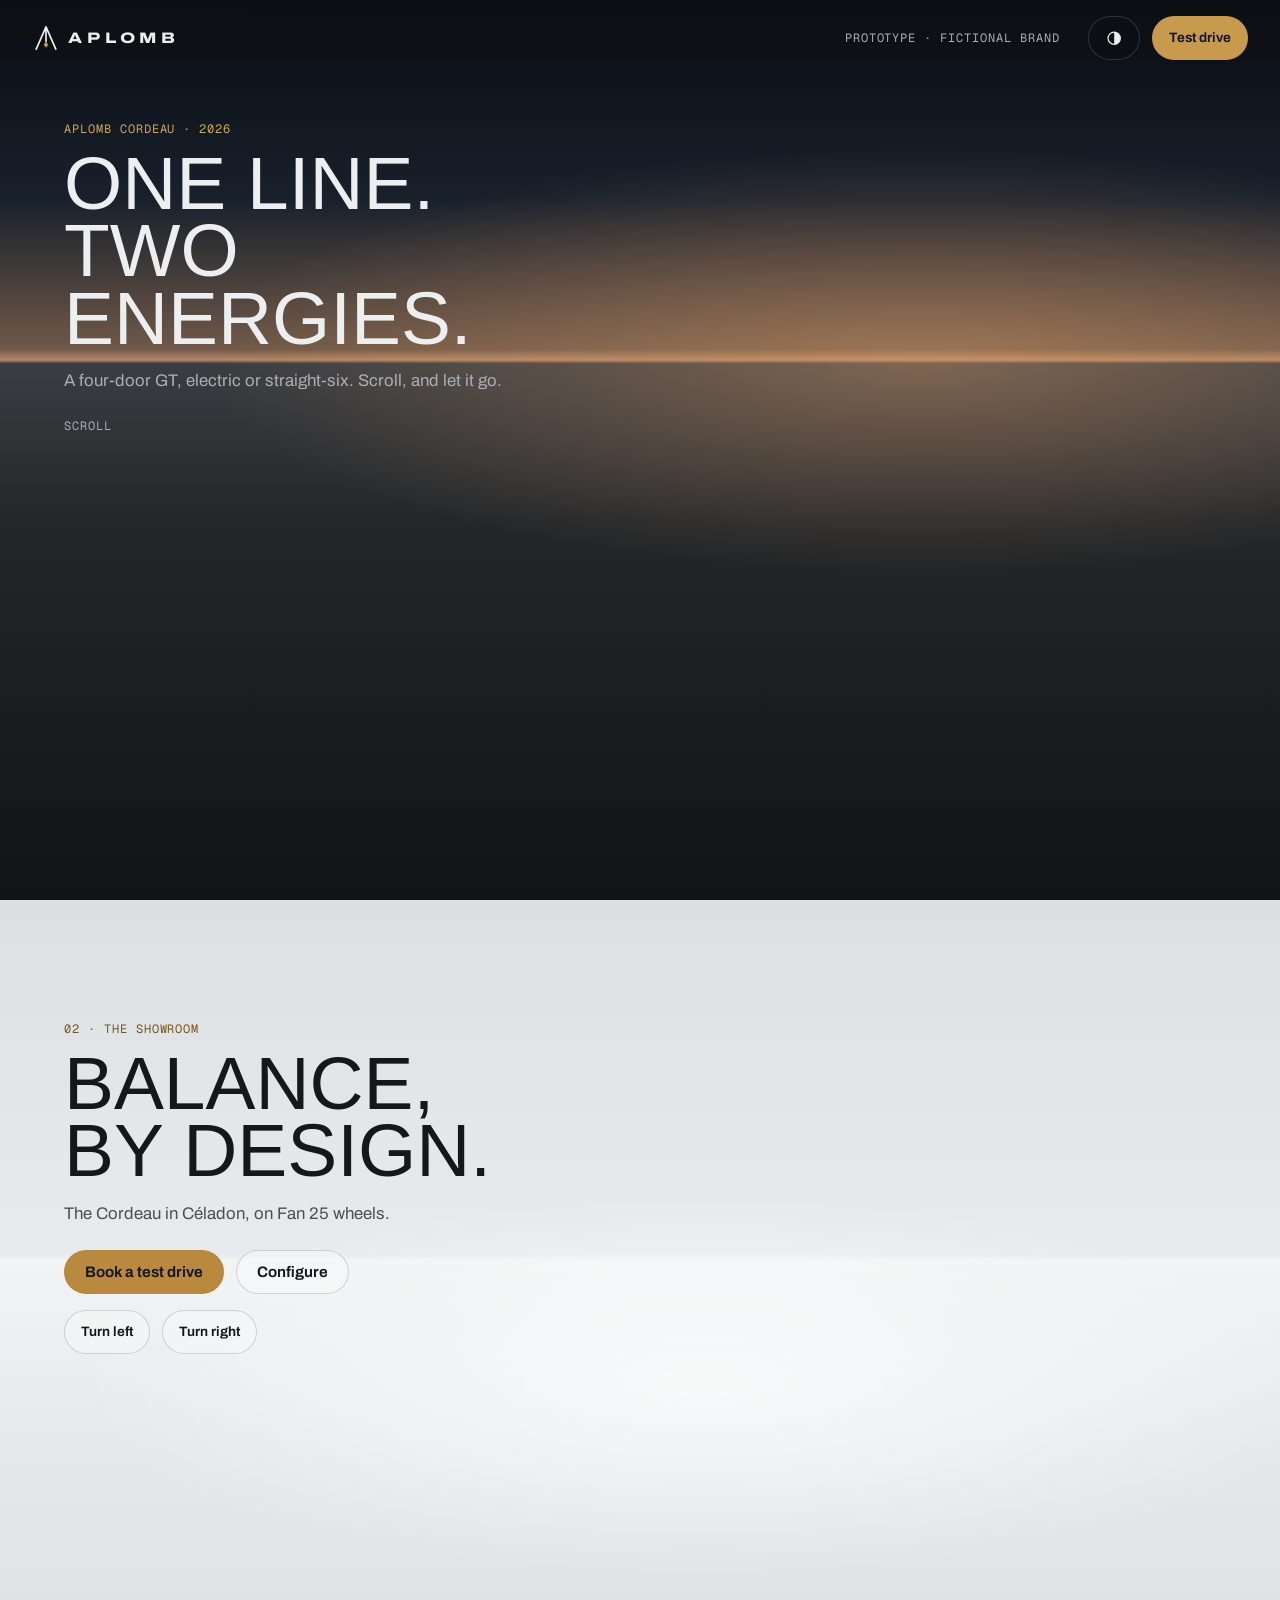
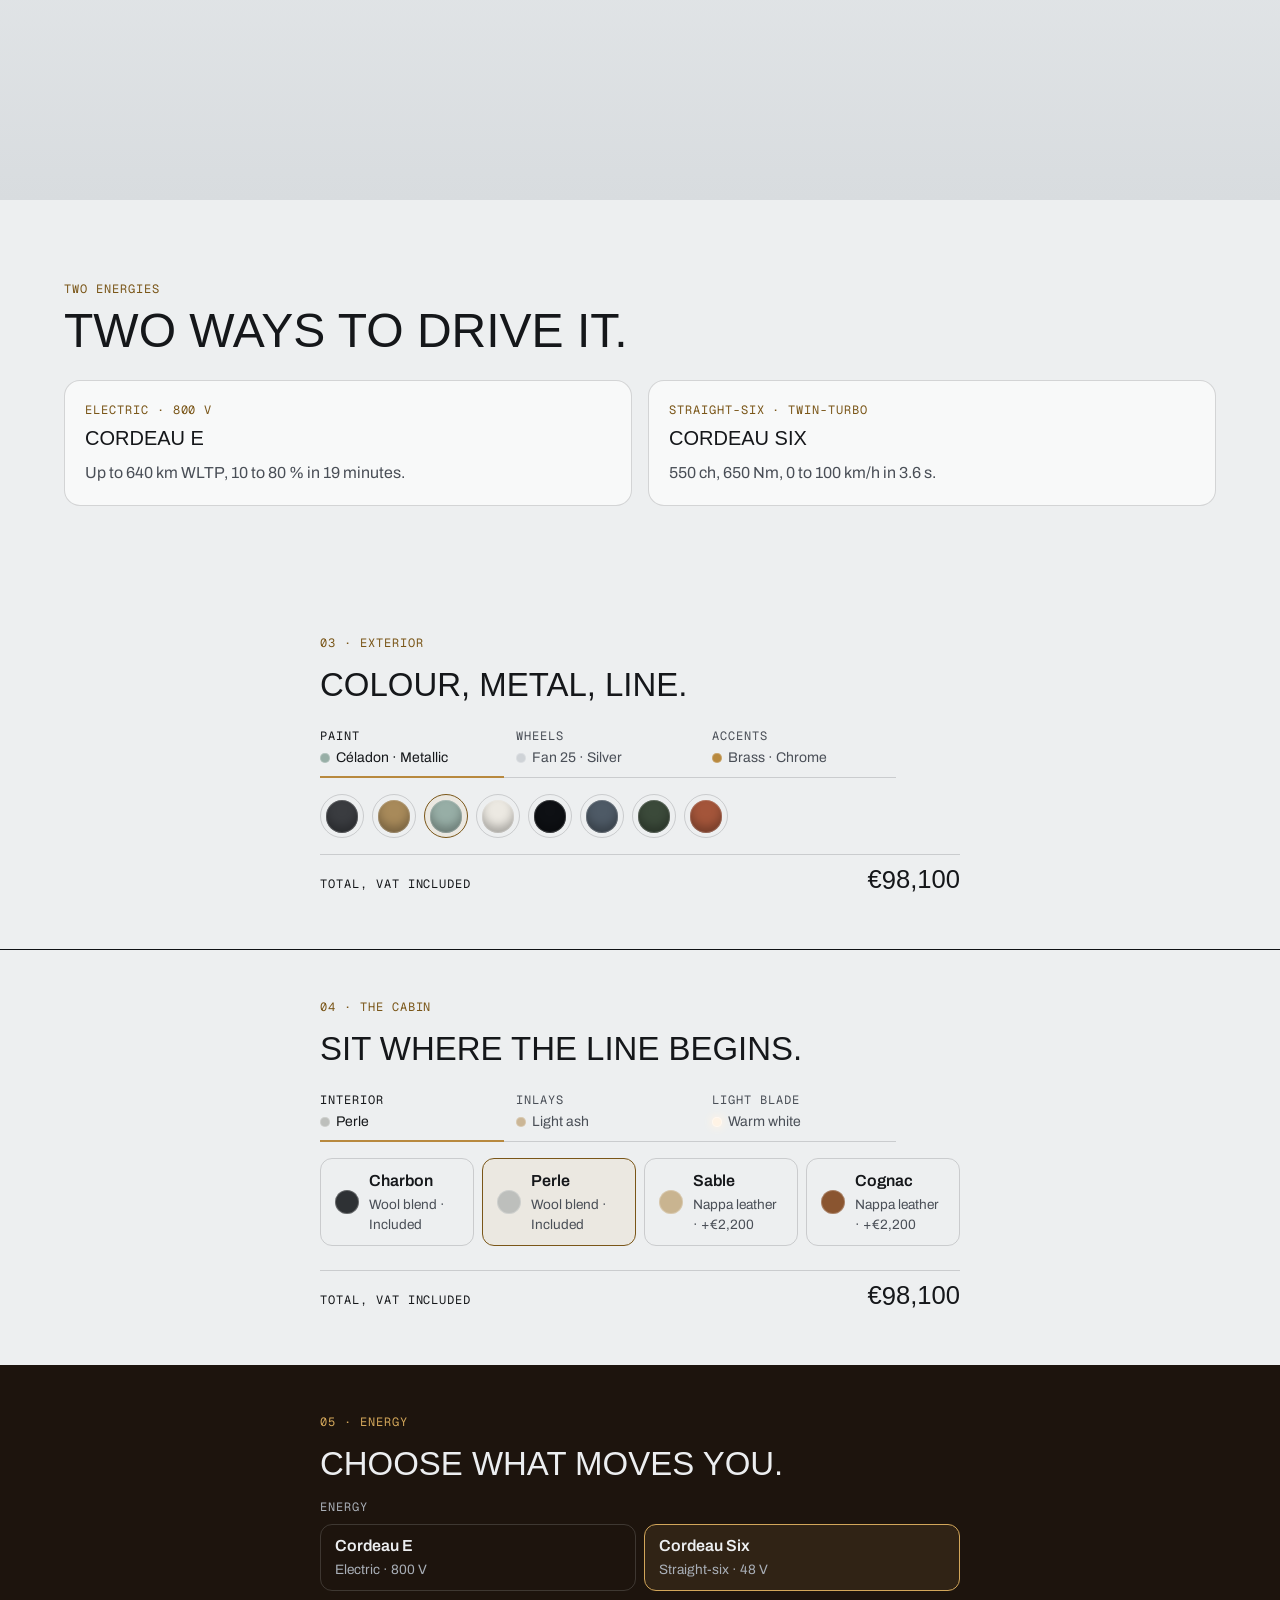
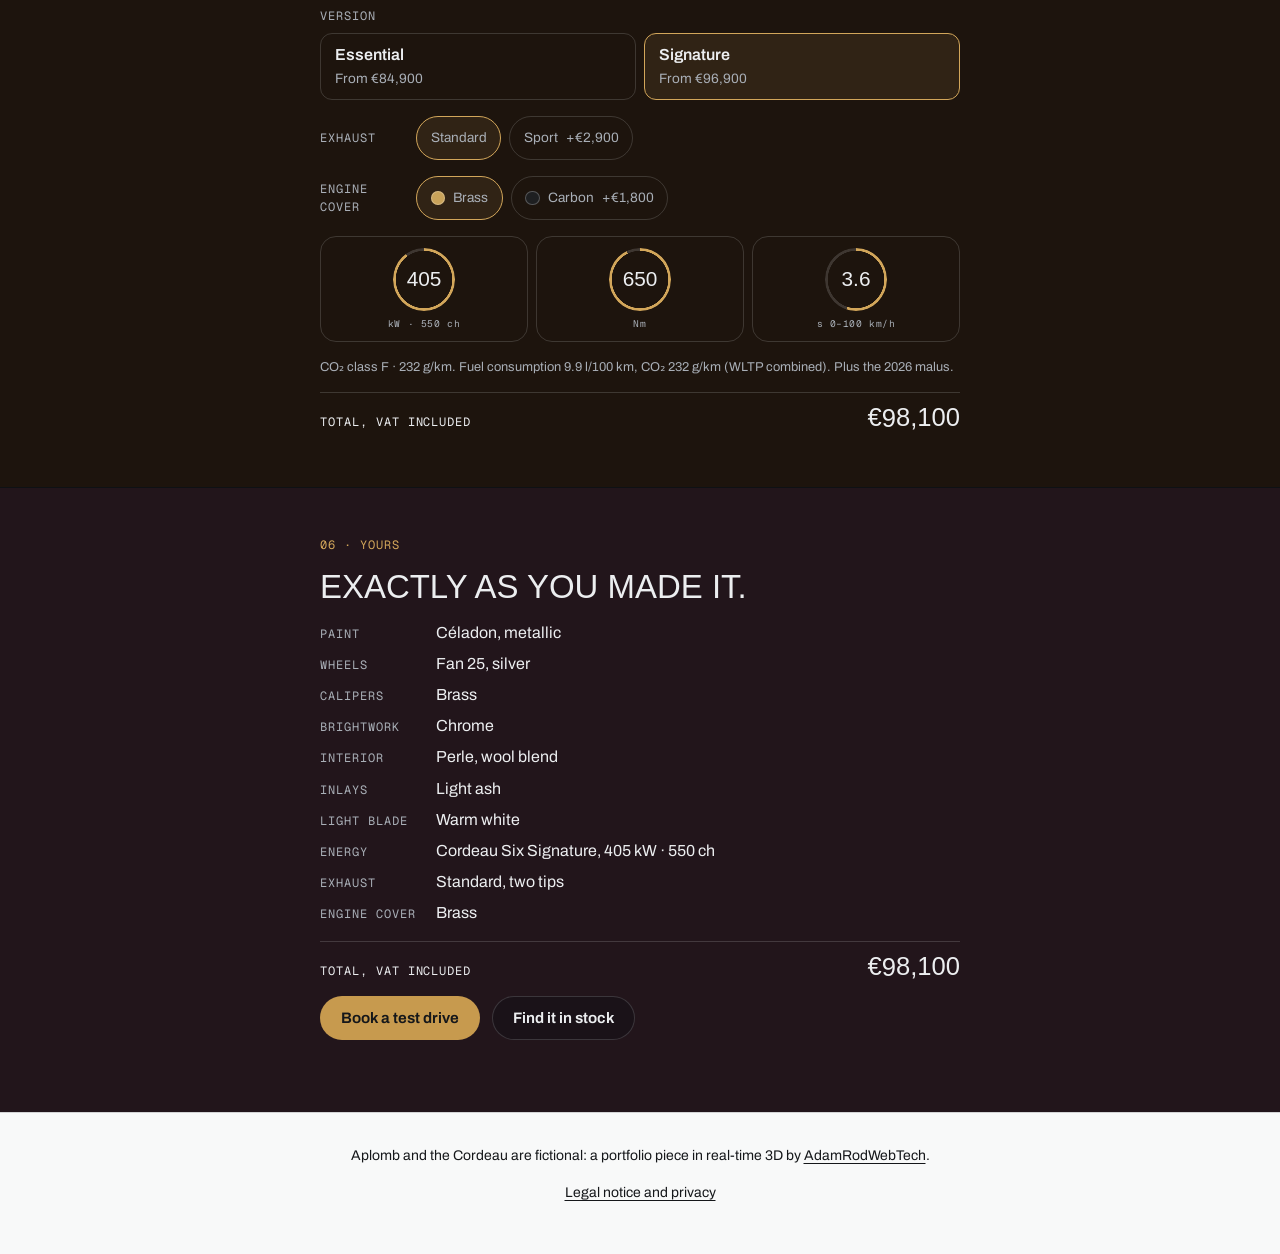
==== index.html @ eef03d13 "feat: the Aplomb Cordeau site, 1.0.0 The drift landing and its configurator in real-time 3D, built f" ====
<!doctype html>
<html lang="en" class="no-js" data-light="dawn">
<head>
<meta charset="utf-8">
<meta http-equiv="Content-Security-Policy" content="default-src 'self'; script-src 'self' 'wasm-unsafe-eval' 'sha256-zofcoT2N0lL1S64Bo9MwDoef35+NFw9NhpndbJpJVhg=' 'sha256-cX/veEmuH2uWSP7Va1pvyTSqvUwcPnz4JYB5wM2YAW0='; style-src 'self' 'unsafe-inline'; img-src 'self' data: blob:; font-src 'self'; connect-src 'self' data: blob:; worker-src 'self' blob:; media-src 'self' blob:; object-src 'none'; base-uri 'self'; form-action 'none'; manifest-src 'self'">
<meta name="viewport" content="width=device-width, initial-scale=1">
<title>Aplomb Cordeau · One line. Two energies.</title>
<meta name="description" content="A fictional GT in real-time 3D, electric or straight-six: watch it drift out of the page, then configure its paint, wheels, cabin and energy.">
<link rel="canonical" href="https://adamrodwebdev.github.io/aplomb-cordeau/">
<meta property="og:type" content="website">
<meta property="og:site_name" content="Aplomb Cordeau">
<meta property="og:title" content="Aplomb Cordeau · One line. Two energies.">
<meta property="og:description" content="A fictional GT in real-time 3D, electric or straight-six: watch it drift out of the page, then configure it.">
<meta property="og:url" content="https://adamrodwebdev.github.io/aplomb-cordeau/">
<meta property="og:image" content="https://adamrodwebdev.github.io/aplomb-cordeau/og.jpg">
<meta property="og:image:width" content="1200">
<meta property="og:image:height" content="630">
<meta property="og:image:alt" content="The Aplomb Cordeau in Céladon in a dark studio, the words Balance, by design behind it.">
<meta name="twitter:card" content="summary_large_image">
<meta name="color-scheme" content="light dark">
<link rel="icon" href="./favicon.svg" type="image/svg+xml">
<script>
  // the layout, chosen before the first paint; the page's code, asked for once that paint is reported
  // (main.js says why). --pull: the camera's pull back on narrow screens, which the poster follows
  // (keep in step with LAYOUTS' refAspect and PORTRAIT_BELOW in rules/choreography.js)
  (() => {
    const html = document.documentElement;
    const params = new URLSearchParams(location.search.length <= 200 ? location.search : '');
    const motion = ['full', 'reduce'].includes(params.get('motion')) ? params.get('motion') : null;
    const reduced = motion === 'reduce' || (motion !== 'full' && matchMedia('(prefers-reduced-motion: reduce)').matches);
    const saveData = navigator.connection?.saveData === true;
    const webgl2 = typeof WebGL2RenderingContext === 'function';
    html.classList.replace('no-js', 'js');
    // the theme, read at the door (light or dark only), else the system's: it lights the studio
    let theme = null;
    try {
      const saved = localStorage.getItem('aplomb-theme');
      if (saved === 'light' || saved === 'dark') theme = saved;
    } catch {}
    html.dataset.theme = theme ?? (matchMedia('(prefers-color-scheme: light)').matches ? 'light' : 'dark');
    html.classList.add(reduced || saveData || !webgl2 ? 'no-scene' : 'has-scene');
    const aspect = innerWidth / innerHeight;
    html.style.setProperty('--pull', Math.max(1, (aspect < 0.85 ? 0.5 : 1.55) / aspect).toFixed(4));
    // a move before the page's code has come is kept: the scene wakes on it (SceneWake)
    const signs = ['pointerdown', 'pointermove', 'keydown', 'wheel', 'touchstart', 'scroll'];
    const moved = () => {
      html.dataset.moved = '';
      for (const type of signs) removeEventListener(type, moved, true);
    };
    for (const type of signs) addEventListener(type, moved, { passive: true, capture: true });
    // the body's and the labels' faces come from Google Fonts after that paint too: asked for before,
    // their stylesheet's connection and files weighed in it (the headline's face is ours, preloaded)
    let started = false;
    const start = () => {
      if (started) return;
      started = true;
      const fonts = document.createElement('link');
      fonts.rel = 'stylesheet';
      fonts.href = './fonts/web-fonts.css';
      document.head.append(fonts);
      import('./js/main.js');
    };
    if (document.visibilityState === 'hidden' || typeof PerformanceObserver !== 'function') {
      document.addEventListener('DOMContentLoaded', start);
      return;
    }
    new PerformanceObserver((list) => {
      if (list.getEntriesByName('first-contentful-paint').length) start();
    }).observe({ type: 'paint', buffered: true });
    setTimeout(start, 1500); // a report that never comes
  })();
</script>
<!-- the headline's face is ours and self-hosted: 6 KB, asked for with the first paint -->
<link rel="preload" href="./fonts/AplombEstoc-VF.woff2" as="font" type="font/woff2" crossorigin>
<link rel="stylesheet" href="drift.css">
<script type="importmap">
{ "imports": {
  "three": "./vendor/three/build/three.module.min.js",
  "three/addons/": "./vendor/three/examples/jsm/"
} }
</script>
</head>
<body>
<a class="skip" href="#showroom-mark">Skip to the showroom</a>

<header class="masthead">
  <a class="brand" href="#top" aria-label="Aplomb, home">
    <svg class="brand-mark" viewBox="0 0 40 40" aria-hidden="true"><path d="M20 4 6 36M20 4l14 32M20 4v21" fill="none" stroke="currentColor" stroke-width="2.4" stroke-linecap="round"/><path d="m20 25 3.2 4.6L20 34l-3.2-4.4Z" fill="var(--brass-fill)"/></svg>
    <span class="brand-word">Aplomb</span>
  </a>
  <span class="badge mono">Prototype · fictional brand</span>
  <!-- the studio's light: white or night (the road, the workshop, the night and dusk keep theirs) -->
  <button class="btn btn-ghost btn-sm theme-toggle" type="button" data-theme-toggle aria-pressed="false" aria-label="Dark theme">
    <svg class="theme-icon" viewBox="0 0 24 24" aria-hidden="true"><circle cx="12" cy="12" r="8" fill="none" stroke="currentColor" stroke-width="1.6"/><path d="M12 4a8 8 0 0 1 0 16Z" fill="currentColor"/></svg>
  </button>
  <!-- off by default (the browsers start no sound before a click): the engine as the car leaves -->
  <button class="btn btn-ghost btn-sm sound-toggle" type="button" data-sound aria-pressed="false" hidden>
    <svg class="sound-icon" viewBox="0 0 24 24" aria-hidden="true"><path d="M3.5 9.2h3.7L12 5.4v13.2l-4.8-3.8H3.5Z" fill="currentColor"/><path class="sound-waves" d="M15.5 9.2a3.9 3.9 0 0 1 0 5.6M18.2 6.6a7.6 7.6 0 0 1 0 10.8" fill="none" stroke="currentColor" stroke-width="1.8" stroke-linecap="round"/><path class="sound-mute" d="m15.6 9.6 4.8 4.8m0-4.8-4.8 4.8" fill="none" stroke="currentColor" stroke-width="1.8" stroke-linecap="round"/></svg>
    <span class="sound-label">Sound</span>
  </button>
  <a class="btn btn-accent btn-sm" href="#demo-notice" data-demo>Test drive</a>
</header>

<!-- the plumb line (the brief's motif) is the chapters' index, a keyboard's table of contents: a tick
     per chapter, each a link; the bob hangs at the chapter on screen, its thread growing as the visitor
     reads, swings with the scroll and rests true when it stops. Over the scene, under the masthead. -->
<nav class="plumb" data-plumb aria-label="Chapters">
  <ol class="plumb-ticks">
    <li><a href="#road-title" data-chapter-link="road"><span class="plumb-tick" aria-hidden="true"></span><span class="plumb-label"><span class="plumb-number">01</span> The road</span></a></li>
    <li><a href="#show-title" data-chapter-link="showroom"><span class="plumb-tick" aria-hidden="true"></span><span class="plumb-label"><span class="plumb-number">02</span> The showroom</span></a></li>
    <li><a href="#cfg-exterior" data-chapter-link="exterior"><span class="plumb-tick" aria-hidden="true"></span><span class="plumb-label"><span class="plumb-number">03</span> Exterior</span></a></li>
    <li><a href="#cfg-cabin" data-chapter-link="cabin"><span class="plumb-tick" aria-hidden="true"></span><span class="plumb-label"><span class="plumb-number">04</span> The cabin</span></a></li>
    <li><a href="#cfg-energy" data-chapter-link="energy"><span class="plumb-tick" aria-hidden="true"></span><span class="plumb-label"><span class="plumb-number">05</span> Energy</span></a></li>
    <li><a href="#cfg-finale" data-chapter-link="yours"><span class="plumb-tick" aria-hidden="true"></span><span class="plumb-label"><span class="plumb-number">06</span> Yours</span></a></li>
  </ol>
  <span class="plumb-thread" aria-hidden="true"></span>
  <span class="plumb-pendulum" aria-hidden="true"><span class="plumb-swing"><span class="plumb-line"></span><span class="plumb-bob"></span></span></span>
</nav>

<main id="top">
  <section class="landing" data-landing aria-label="The Cordeau">
    <div class="stage" data-stage data-phase="road">
      <div class="panel panel--road">
        <div class="plate plate--road" aria-hidden="true"></div>
        <div class="copy copy--road">
          <div class="road-head">
            <p class="kicker mono">Aplomb Cordeau · 2026</p>
            <div class="waterline">
              <h1 class="headline" id="road-title" tabindex="-1" data-headline>One line.<br>Two energies.</h1>
              <p class="headline headline--mirror" aria-hidden="true">One line.<br>Two energies.</p>
            </div>
          </div>
          <div class="road-foot">
            <p class="lede">A four-door GT, electric or straight-six. Scroll, and let it go.</p>
            <p class="cue mono" aria-hidden="true">Scroll</p>
          </div>
        </div>
      </div>
      <div class="panel panel--showroom">
        <div class="plate plate--showroom" aria-hidden="true"><span class="bar"></span><span class="bar"></span><span class="bar"></span></div>
        <div class="copy copy--showroom">
          <p class="kicker mono">02 · The showroom</p>
          <h2 class="headline headline--show" id="show-title" tabindex="-1" data-headline-show>Balance,<br>by design.</h2>
          <p class="lede" data-config-lede>The Cordeau in Céladon, on Fan 25 wheels.</p>
          <div class="ctas">
            <a class="btn btn-accent" href="#demo-notice" data-demo>Book a test drive</a>
            <a class="btn btn-ghost" href="#cfg-exterior" data-jump="exterior">Configure</a>
          </div>
          <div class="turn" role="group" aria-label="Turn the car">
            <button class="btn btn-ghost btn-sm" type="button" data-turn="-1">Turn left</button>
            <button class="btn btn-ghost btn-sm" type="button" data-turn="1">Turn right</button>
          </div>
        </div>
      </div>
      <!-- the tonal arc's other lights, over the showroom's plate: the energy's (the workshop for the
           Six, the blue night for the E) and dusk; the scene says which (html[data-light]) -->
      <div class="lights" aria-hidden="true">
        <div class="light light--workshop"></div>
        <div class="light light--night"></div>
        <div class="light light--dusk"></div>
      </div>
      <div class="turntable" data-turntable aria-hidden="true"></div>
    </div>
    <span class="showroom-mark" id="showroom-mark" tabindex="-1"></span>
  </section>

  <section class="after" aria-labelledby="after-title">
    <div class="wrap">
      <p class="kicker mono">Two energies</p>
      <h2 class="h2" id="after-title">Two ways to drive it.</h2>
      <div class="pair">
        <article class="card"><p class="kicker mono">Electric · 800 V</p><h3 class="h3">Cordeau E</h3><p>Up to 640 km WLTP, 10 to 80 % in 19 minutes.</p></article>
        <article class="card card--six"><p class="kicker mono">Straight-six · twin-turbo</p><h3 class="h3">Cordeau Six</h3><p>550 ch, 650 Nm, 0 to 100 km/h in 3.6 s.</p></article>
      </div>
    </div>
  </section>

</main>

<!-- poster: the scene's first frame, written by tools/bake-posters.mjs -->
<div class="poster" aria-hidden="true"><div class="poster-frame"><picture>
  <source media="(max-aspect-ratio: 850/1000)" type="image/avif" srcset="poster-portrait.avif?v=77a0a53c" width="912" height="488">
  <source media="(max-aspect-ratio: 850/1000)" type="image/webp" srcset="poster-portrait.webp?v=77a0a53c" width="912" height="488">
  <source type="image/avif" srcset="poster-landscape.avif?v=ad73ae2e" width="2592" height="571">
  <img src="poster-landscape.webp?v=ad73ae2e" alt="" width="2592" height="571" fetchpriority="high">
</picture></div></div>
<!-- /poster -->
<canvas class="scene" data-scene aria-hidden="true"></canvas>
<!-- over the canvas, like the header: it captions the drowned glass -->
<p class="water-caption mono" data-water-caption aria-hidden="true">01 → 02 · Showroom</p>
<!-- the configurators journey (the user, 2026-11-10): one panel per chapter, over the canvas; the
     scene shows the chapter's own (data-chapter). Without the scene they stack after the landing. -->
<div class="journey" data-journey role="region" aria-label="Configure your Cordeau">
  <!-- the exterior and the cabin dock under the car (the tonal arc, 2026-11-16): on a wide screen
       their title stands large over the scene and their choices lie in a compact glass dock at the
       bottom left, in tabs; on a phone both stay in the sheet (the wrappers then lay out as nothing) -->
  <section class="journey-panel journey-panel--dock" data-panel="exterior" aria-labelledby="cfg-exterior">
    <div class="journey-head">
      <p class="kicker mono">03 · Exterior</p>
      <h2 class="h2" id="cfg-exterior" tabindex="-1">Colour, metal, line.</h2>
    </div>
    <!-- the exterior's choices in three tabs, as the cabin's (the user's feedback of 2026-11-16: the menu
         hid the render): the paint, the wheels and their finish, the accents (calipers, brightwork) -->
    <div class="journey-dock" id="dock-exterior">
      <div class="cfg-tabs" role="tablist" aria-label="Exterior options">
        <button class="cfg-tab" type="button" role="tab" id="tab-paint" aria-controls="tabpanel-paint" aria-selected="true"><span class="cfg-tab-name mono">Paint</span><span class="visually-hidden">: </span><span class="cfg-tab-choice" data-choice="paint"><span class="cfg-dot" aria-hidden="true"></span><span class="cfg-tab-value"><span data-paint-name></span><span class="cfg-tab-more" data-paint-finish></span></span></span></button>
        <button class="cfg-tab" type="button" role="tab" id="tab-wheels" aria-controls="tabpanel-wheels" aria-selected="false" tabindex="-1"><span class="cfg-tab-name mono">Wheels</span><span class="visually-hidden">: </span><span class="cfg-tab-choice" data-choice="wheel rims"><span class="cfg-dot" aria-hidden="true"></span><span class="cfg-tab-value" data-choice-label></span></span></button>
        <button class="cfg-tab" type="button" role="tab" id="tab-accents" aria-controls="tabpanel-accents" aria-selected="false" tabindex="-1"><span class="cfg-tab-name mono">Accents</span><span class="visually-hidden">: </span><span class="cfg-tab-choice" data-choice="calipers brightwork"><span class="cfg-dot" aria-hidden="true"></span><span class="cfg-tab-value" data-choice-label></span></span></button>
      </div>
      <div class="cfg-tabpanels">
        <div class="cfg-tabpanel" role="tabpanel" id="tabpanel-paint" aria-labelledby="tab-paint">
          <fieldset class="cfg cfg--paint"><legend class="visually-hidden">Paint</legend><div class="cfg-swatches" data-options="paint"></div></fieldset>
        </div>
        <div class="cfg-tabpanel cfg-tabpanel--pair" role="tabpanel" id="tabpanel-wheels" aria-labelledby="tab-wheels" hidden>
          <fieldset class="cfg"><legend class="visually-hidden">Wheels</legend><div class="cfg-chips" data-options="wheel"></div></fieldset>
          <fieldset class="cfg cfg--inline"><legend class="mono">Finish</legend><div class="cfg-chips" data-options="rims"></div></fieldset>
        </div>
        <div class="cfg-tabpanel cfg-tabpanel--pair" role="tabpanel" id="tabpanel-accents" aria-labelledby="tab-accents" hidden>
          <fieldset class="cfg cfg--inline"><legend class="mono">Calipers</legend><div class="cfg-chips" data-options="calipers"></div></fieldset>
          <fieldset class="cfg cfg--inline"><legend class="mono">Brightwork</legend><div class="cfg-chips" data-options="brightwork"></div></fieldset>
        </div>
      </div>
      <p class="cfg-total"><span class="mono">Total, VAT included</span> <b data-total></b></p>
      <button class="dock-fold" type="button" aria-expanded="true" aria-controls="dock-exterior" data-dock-fold><svg class="dock-icon" viewBox="0 0 24 24" aria-hidden="true"><path d="m6 9 6 6 6-6" fill="none" stroke="currentColor" stroke-width="1.8" stroke-linecap="round" stroke-linejoin="round"/></svg><span class="visually-hidden">Hide the options</span></button>
    </div>
    <!-- folded, the dock leaves this pill: the total, and the way back to the options -->
    <button class="dock-pill" type="button" aria-expanded="true" aria-controls="dock-exterior" data-dock-fold><svg class="dock-icon" viewBox="0 0 24 24" aria-hidden="true"><path d="m6 15 6-6 6 6" fill="none" stroke="currentColor" stroke-width="1.8" stroke-linecap="round" stroke-linejoin="round"/></svg><span class="mono">Options</span> <b data-total></b></button>
  </section>
  <section class="journey-panel journey-panel--dock" data-panel="cabin" aria-labelledby="cfg-cabin">
    <div class="journey-head">
      <p class="kicker mono">04 · The cabin</p>
      <h2 class="h2" id="cfg-cabin" tabindex="-1">Sit where the line begins.</h2>
    </div>
    <!-- the cabin's three choices in tabs (2026-11-16): one group open at a time, each tab reading its
         group's choice, so the dock still says the whole cabin; the panels share one cell, and the
         dock keeps its height from tab to tab -->
    <div class="journey-dock" id="dock-cabin">
      <div class="cfg-tabs" role="tablist" aria-label="Cabin options">
        <button class="cfg-tab" type="button" role="tab" id="tab-trim" aria-controls="tabpanel-trim" aria-selected="true"><span class="cfg-tab-name mono">Interior</span><span class="visually-hidden">: </span><span class="cfg-tab-choice" data-choice="trim"><span class="cfg-dot" aria-hidden="true"></span><span class="cfg-tab-value" data-choice-label></span></span></button>
        <button class="cfg-tab" type="button" role="tab" id="tab-inlay" aria-controls="tabpanel-inlay" aria-selected="false" tabindex="-1"><span class="cfg-tab-name mono">Inlays</span><span class="visually-hidden">: </span><span class="cfg-tab-choice" data-choice="inlay"><span class="cfg-dot" aria-hidden="true"></span><span class="cfg-tab-value" data-choice-label></span></span></button>
        <button class="cfg-tab" type="button" role="tab" id="tab-blade" aria-controls="tabpanel-blade" aria-selected="false" tabindex="-1"><span class="cfg-tab-name mono">Light blade</span><span class="visually-hidden">: </span><span class="cfg-tab-choice" data-choice="blade"><span class="cfg-dot cfg-dot--glow" aria-hidden="true"></span><span class="cfg-tab-value" data-choice-label></span></span></button>
      </div>
      <div class="cfg-tabpanels">
        <div class="cfg-tabpanel" role="tabpanel" id="tabpanel-trim" aria-labelledby="tab-trim">
          <fieldset class="cfg cfg--trims"><legend class="visually-hidden">Interior</legend><div class="cfg-cards" data-options="trim"></div></fieldset>
        </div>
        <div class="cfg-tabpanel" role="tabpanel" id="tabpanel-inlay" aria-labelledby="tab-inlay" hidden>
          <fieldset class="cfg"><legend class="visually-hidden">Inlays</legend><div class="cfg-chips" data-options="inlay"></div></fieldset>
        </div>
        <div class="cfg-tabpanel" role="tabpanel" id="tabpanel-blade" aria-labelledby="tab-blade" hidden>
          <fieldset class="cfg"><legend class="visually-hidden">Light blade</legend><div class="cfg-chips" data-options="blade"></div></fieldset>
        </div>
      </div>
      <p class="cfg-total"><span class="mono">Total, VAT included</span> <b data-total></b></p>
      <button class="dock-fold" type="button" aria-expanded="true" aria-controls="dock-cabin" data-dock-fold><svg class="dock-icon" viewBox="0 0 24 24" aria-hidden="true"><path d="m6 9 6 6 6-6" fill="none" stroke="currentColor" stroke-width="1.8" stroke-linecap="round" stroke-linejoin="round"/></svg><span class="visually-hidden">Hide the options</span></button>
    </div>
    <!-- folded, the dock leaves this pill: the total, and the way back to the options -->
    <button class="dock-pill" type="button" aria-expanded="true" aria-controls="dock-cabin" data-dock-fold><svg class="dock-icon" viewBox="0 0 24 24" aria-hidden="true"><path d="m6 15 6-6 6 6" fill="none" stroke="currentColor" stroke-width="1.8" stroke-linecap="round" stroke-linejoin="round"/></svg><span class="mono">Options</span> <b data-total></b></button>
  </section>
  <section class="journey-panel" data-panel="energy" aria-labelledby="cfg-energy">
    <p class="kicker mono">05 · Energy</p>
    <h2 class="h2" id="cfg-energy" tabindex="-1">Choose what moves you.</h2>
    <fieldset class="cfg"><legend class="mono">Energy</legend><div class="cfg-cards cfg-cards--two" data-options="energy"></div></fieldset>
    <fieldset class="cfg"><legend class="mono">Version</legend><div class="cfg-cards cfg-cards--two" data-options="version"></div></fieldset>
    <fieldset class="cfg cfg--inline" data-six-only><legend class="mono">Exhaust</legend><div class="cfg-chips" data-options="exhaust"></div></fieldset>
    <fieldset class="cfg cfg--inline" data-six-only><legend class="mono">Engine cover</legend><div class="cfg-chips" data-options="cover"></div></fieldset>
    <dl class="cfg-figures" data-figures></dl>
    <p class="cfg-legal" data-legal></p>
    <p class="cfg-total"><span class="mono">Total, VAT included</span> <b data-total></b></p>
  </section>
  <section class="journey-panel" data-panel="finale" aria-labelledby="cfg-finale">
    <p class="kicker mono">06 · Yours</p>
    <h2 class="h2" id="cfg-finale" tabindex="-1">Exactly as you made it.</h2>
    <dl class="cfg-summary" data-summary></dl>
    <p class="cfg-total"><span class="mono">Total, VAT included</span> <b data-total></b></p>
    <div class="ctas"><a class="btn btn-accent" href="#demo-notice" data-demo>Book a test drive</a><a class="btn btn-ghost" href="#demo-notice" data-demo>Find it in stock</a></div>
  </section>
</div>
<footer class="site-footer">
  <p>Aplomb and the Cordeau are fictional: a portfolio piece in real-time 3D by <a href="https://adamrodwebdev.com">AdamRodWebTech</a>.</p>
  <p><a href="legal.html">Legal notice and privacy</a></p>
</footer>
<!-- the demo's notice (2026-11-16, the site live): Aplomb is fictional, so "Test drive" and "Find it in
     stock" open this instead of going nowhere; its close button is always there (the user's rule) -->
<dialog class="demo-notice" id="demo-notice" aria-labelledby="demo-title" data-demo-notice>
  <div class="demo-body">
    <button class="demo-close" type="button" data-demo-close aria-label="Close the notice"><svg viewBox="0 0 24 24" aria-hidden="true"><path d="M6 6l12 12M18 6 6 18" fill="none" stroke="currentColor" stroke-width="1.8" stroke-linecap="round"/></svg></button>
    <p class="kicker mono">Portfolio demo</p>
    <h2 class="h2" id="demo-title">Aplomb is a fictional brand.</h2>
    <p>The Cordeau, its test drives and its stock exist only on this page: a study in real-time 3D web design by AdamRodWebTech.</p>
    <div class="ctas"><a class="btn btn-accent" href="https://adamrodwebdev.com">See the studio's work</a><button class="btn btn-ghost" type="button" data-demo-close>Back to the car</button></div>
  </div>
</dialog>
<!-- the exploded engine's notes ("Épure Aplomb", the user's choice of 2026-11-15): true figures, each
     pinned on its part by the scene while the parts are apart; only the configured powertrain's -->
<ul class="engine-notes" data-engine-notes aria-label="The engine, apart" aria-hidden="true">
  <li class="engine-note" data-part="MDL_engine_camshafts" data-energy="six" data-priority="2"><span><b>Two camshafts</b> on a chain</span></li>
  <li class="engine-note" data-part="MDL_engine_turbo_F_turbine" data-energy="six" data-priority="1"><span><b>Two turbos</b> one per three cylinders</span></li>
  <li class="engine-note" data-part="MDL_engine_pistons" data-energy="six" data-priority="1"><span><b>84 × 90 mm</b> 2,993 cm³</span></li>
  <li class="engine-note" data-part="MDL_engine_crankshaft" data-energy="six" data-priority="1"><span><b>Forged crank</b> seven main bearings</span></li>
  <li class="engine-note" data-part="MDL_engine_starter_generator" data-energy="six" data-priority="2"><span><b>48 V</b> starter-generator</span></li>
  <li class="engine-note" data-part="MDL_motor_front" data-energy="e" data-version="Signature" data-priority="1"><span><b>Front motor</b> 150 kW</span></li>
  <li class="engine-note" data-part="MDL_motor_inverter" data-energy="e" data-version="Signature" data-priority="1"><span><b>Inverter</b> 800 V</span></li>
  <li class="engine-note" data-part="MDL_boot_tub" data-energy="e" data-priority="1"><span><b>Front boot</b> 60 L</span></li>
</ul>
<svg class="filters" width="0" height="0" aria-hidden="true" focusable="false">
  <!-- the title's reflection: bands of ripple, long across and short down, drifting slowly -->
  <filter id="water-ripple" x="-5%" y="-5%" width="110%" height="110%">
    <feTurbulence type="fractalNoise" baseFrequency="0.006 0.11" numOctaves="2" seed="7" result="waves">
      <animate attributeName="baseFrequency" dur="11s" values="0.006 0.11;0.007 0.125;0.006 0.11" repeatCount="indefinite"/>
    </feTurbulence>
    <feDisplacementMap in="SourceGraphic" in2="waves" scale="16" xChannelSelector="R" yChannelSelector="G"/>
  </filter>
</svg>
<output class="debug mono" data-debug hidden></output>
</body>
</html>
---- drift.css ----
/* Aplomb drift prototype. Mobile first: the base styles are the phone's, `width >=` breakpoints in
   rem add the rest. Code only feeds custom properties (--phase, --t, --horizon…); every look is here. */

:root {
  color-scheme: dark;
  --night: #0e1114;
  --surface: #1b1e22;
  --ink: #eceef0;
  --ink-2: #a9afb7;
  --line: rgb(236 238 240 / 0.16);
  --brass: #d2a65a;
  --brass-fill: #c79a4e;
  --on-brass: #15171a;
  --screens: 6.3;          /* the pinned landing's scroll, in screen heights (rules/choreography.js) */
  --horizon: 40%;          /* where the 3D ground meets the sky, measured by the scene */
  --horizon-y: 0.4;        /* the same, as a fraction of the screen's height */
  --headline-size: clamp(2.1rem, 1rem + 4.6vw, 5.25rem); /* TWO ENERGIES. holds one line on a 360 px phone */
  --copy-x: 1rem;          /* the copy's side margin */
  --phase: 0;              /* 0 road, 1 showroom, crossed under the water on the glass */
  --road-copy: 1;
  --show-copy: 0;
  --caption: 0;
  --t: 0;                  /* the road headline's tension */
  --show-t: 1;             /* the showroom headline's tension */
  --swing: 0deg;           /* the plumb line */
  --panel: rgb(14 17 20 / 0.8);        /* the journey's glass, and its total's foot */
  --panel-solid: rgb(14 17 20 / 0.96);
  --ghost: rgb(14 17 20 / 0.35);
}
html[data-theme='light'] { color-scheme: light; }

/* ---------- the tonal arc (direction C, the user's choice of 2026-11-16) ----------
   The scene names the light of the moment on the root (data-light): dawn on the road, the studio for
   the showroom, the exterior and the cabin, the workshop (the Six) or the night (the E) for the
   energy, dusk for the finale, the page's after the landing. The studio and the page follow the
   visitor's theme (data-theme); the other lights belong to the story. --ground is each light's own
   colour: the page under the plates and the masthead's veil, eased from one to the next. */
@property --ground { syntax: '<color>'; inherits: true; initial-value: #0e1114; }
html { --ground: #0e1114; transition: --ground 0.8s ease; }
html[data-theme='light']:is([data-light='studio'], [data-light='page']) { --ground: #edeff0; }
html[data-light='workshop'] { --ground: #1d140d; }
html[data-light='night'] { --ground: #0b1229; }
html[data-light='dusk'] { --ground: #22151b; }
/* the light tone: the white studio and the page in the light theme (the brief's studio, graphite and
   brass); everything else keeps the night's */
html[data-theme='light']:is([data-light='studio'], [data-light='page']) .masthead,
html[data-theme='light'][data-light='studio'] :is(.copy--showroom, .plumb, .turntable, [data-panel='exterior'], [data-panel='cabin']),
html[data-theme='light'] :is(.after, .notes, .site-footer, .page-head, .page-body),
html[data-theme='light'].no-scene :is(.panel--showroom, [data-panel='exterior'], [data-panel='cabin']) {
  --night: #edeff0;
  --surface: #f8f9f9;
  --ink: #15171a;
  --ink-2: #4a4f57;
  --line: rgb(21 23 26 / 0.16);
  --brass: #7a5618;
  --brass-fill: #b8893e;
  --on-brass: #15171a;
  --panel: rgb(248 249 249 / 0.82);
  --panel-solid: rgb(248 249 249 / 0.97);
  --ghost: rgb(248 249 249 / 0.5);
  color: var(--ink);
}

/* ---------- Aplomb Estoc, our display face (fonts/estoc): its axis TENS follows the drift ---------- */
@font-face {
  font-family: 'Aplomb Estoc';
  src: url('./fonts/AplombEstoc-VF.woff2') format('woff2');
  font-display: swap;
}
/* the same face at TENS 100 for the words the tyres write: a canvas cannot set a font's axes */
@font-face {
  font-family: 'Aplomb Estoc Fierce';
  src: url('./fonts/AplombEstoc-Fierce.woff2') format('woff2');
  font-display: block;
}
/* Arial set to Estoc's metrics (headline widths, ascent, descent), so nothing moves when it arrives */
@font-face {
  font-family: 'Estoc Fallback';
  src: local('Arial'), local('ArialMT');
  size-adjust: 116.8%;
  ascent-override: 80.5%;
  descent-override: 20.5%;
  line-gap-override: 0%;
}

/* ---------- the cursor tells what can be clicked (the user's rule, 2026-11-09) ---------- */
html { cursor: default; }
:where(a[href], area[href], button, select, summary, label[for],
  [role='button'], [role='link'], [role='tab'], [role='menuitem'], [role='option'], [role='switch'],
  input:is([type='checkbox'], [type='radio'], [type='submit'], [type='button'], [type='reset'],
    [type='file'], [type='color'], [type='range'])) { cursor: pointer; }
:where(label:has(> input:not(:disabled))) { cursor: pointer; }
:where(input:is(:not([type]), [type='text'], [type='email'], [type='search'], [type='password'],
  [type='number'], [type='tel'], [type='url']), textarea, [contenteditable='true']) { cursor: text; }
:disabled, [aria-disabled='true'] { cursor: not-allowed; }

/* ---------- titles and interface out of the selection (the user's rule, 2026-11-16) ----------
   Headings, microcopy, the masthead, the index, the docks' controls and the scene's labels cannot be
   selected, nor open a phone's long-press menu; the paragraphs, the notes, the summary and the legal
   line stay selectable, with a brass tint that keeps the text's own colour. */
:where(h1, h2, h3, label, legend, button, summary, .btn, .kicker, .mono, .headline, .lede, .masthead,
  .plumb, .cfg-tabs, .cfg-total, .engine-notes, .water-caption, .turntable) {
  -webkit-user-select: none; user-select: none; -webkit-touch-callout: none;
}
::selection { background: color-mix(in srgb, var(--brass-fill) 32%, transparent); }

/* ---------- base ---------- */
*, *::before, *::after { box-sizing: border-box; }
html { background: var(--ground); color: var(--ink); -webkit-text-size-adjust: 100%; }
body {
  margin: 0;
  font-family: 'Archivo', system-ui, sans-serif;
  font-size: 1rem;
  line-height: 1.5;
  overflow-x: clip;
}
.mono { font-family: 'Geist Mono', ui-monospace, monospace; font-size: 0.75rem; letter-spacing: 0.08em; text-transform: uppercase; }
.wrap { width: min(100% - 2rem, 72rem); margin-inline: auto; }
/* every heading in Aplomb Estoc (the user, 2026-11-10: "everywhere"); the Six takes its fierce end */
.h2, .h3 { font-family: 'Aplomb Estoc', 'Estoc Fallback', sans-serif; font-weight: 400; font-synthesis: none; text-transform: uppercase; }
.h2 { font-size: clamp(1.75rem, 1.2rem + 2.4vw, 3rem); line-height: 1.05; margin: 0.5rem 0 1.5rem; text-wrap: balance; }
.h3 { font-size: 1.25rem; margin: 0.25rem 0 0.5rem; }
.card--six .h3 { font-variation-settings: 'TENS' 100; }
.kicker { color: var(--brass); margin: 0; }
code { font-family: 'Geist Mono', ui-monospace, monospace; font-size: 0.9em; color: var(--brass); }

.skip {
  position: fixed; inset: 0.5rem auto auto 0.5rem; z-index: 50;
  padding: 0.75rem 1rem; border-radius: 0.5rem;
  background: var(--brass-fill); color: var(--on-brass); font-weight: 700; text-decoration: none;
  transform: translateY(-200%);
}
.skip:focus-visible { transform: none; }
:focus-visible { outline: 2px solid var(--brass); outline-offset: 3px; }

/* ---------- masthead ---------- */
.masthead {
  position: fixed; inset: 0 0 auto 0; z-index: 30;
  display: flex; align-items: center; gap: 0.5rem;
  padding: 0.75rem 1rem;
  background: linear-gradient(to bottom, color-mix(in srgb, var(--ground) 72%, transparent), transparent);
}
.brand { display: inline-flex; align-items: center; gap: 0.5rem; color: var(--ink); text-decoration: none; min-height: 2.75rem; }
.brand-mark { width: 1.75rem; height: 1.75rem; }
.brand-word { font-weight: 800; font-stretch: 125%; letter-spacing: 0.32em; text-transform: uppercase; font-size: 0.95rem; }
/* the narrowest phones: the word tightens so the three switches and the test drive keep one line */
@media (width < 24rem) { .brand-word { letter-spacing: 0.2em; font-size: 0.85rem; } }
/* under 22rem the emblem stands alone (the link keeps its name, Aplomb, home) */
@media (width < 22rem) { .brand-word { display: none; } }
.masthead .btn { white-space: nowrap; }
/* past the landing the page scrolls under the masthead: its veil becomes glass */
html[data-light='page'] .masthead {
  background: color-mix(in srgb, var(--ground) 86%, transparent);
  -webkit-backdrop-filter: blur(14px) saturate(1.2); backdrop-filter: blur(14px) saturate(1.2);
  box-shadow: 0 1px 0 var(--line);
}
.badge { display: none; color: var(--ink-2); margin-inline-start: auto; }
.masthead .btn { margin-inline-start: auto; }
.masthead .sound-toggle + .btn { margin-inline-start: 0; }
@media (width >= 48rem) {
  .masthead { padding: 1rem 2rem; gap: 0.75rem; }
  .badge { display: block; }
  .masthead .btn { margin-inline-start: 1rem; }
  .masthead .sound-toggle + .btn { margin-inline-start: 0; }
}
/* the theme's switch: an icon, its name for screen readers; the half moon turns over */
.theme-toggle { min-width: 2.75rem; padding: 0; }
.theme-icon { width: 1.15rem; height: 1.15rem; transition: rotate 0.6s cubic-bezier(0.16, 1, 0.3, 1); }
.theme-toggle[aria-pressed='true'] .theme-icon { rotate: 180deg; }
.masthead .theme-toggle + .sound-toggle { margin-inline-start: 0; }
/* the Sound switch: an icon on phones (its name stays for screen readers), the word from 40rem */
.sound-toggle { min-width: 2.75rem; padding: 0; gap: 0.45rem; }
.sound-icon { width: 1.15rem; height: 1.15rem; flex: none; }
.sound-label { position: absolute; width: 1px; height: 1px; overflow: hidden; clip-path: inset(50%); white-space: nowrap; }
.sound-toggle .sound-waves, .sound-toggle[aria-pressed='true'] .sound-mute { display: none; }
.sound-toggle[aria-pressed='true'] .sound-waves { display: inline; }
.sound-toggle[aria-pressed='true'] { border-color: var(--brass); color: var(--brass); }
.no-scene .sound-toggle, .sound-toggle[hidden] { display: none; }
@media (width >= 40rem) {
  .sound-toggle { padding: 0 1rem 0 0.8rem; }
  .sound-label { position: static; width: auto; height: auto; overflow: visible; clip-path: none; }
}

/* ---------- buttons ---------- */
.btn {
  display: inline-flex; align-items: center; justify-content: center;
  min-height: 2.75rem; padding: 0 1.25rem; border-radius: 999px;
  font: inherit; font-weight: 650; font-size: 0.95rem; text-decoration: none;
  border: 1px solid transparent; transition: background-color 0.3s, border-color 0.3s, color 0.3s;
}
.btn-sm { min-height: 2.75rem; padding: 0 1rem; font-size: 0.85rem; }
.btn-accent { background: var(--brass-fill); color: var(--on-brass); }
.btn-accent:hover { background: var(--brass); }
.btn-ghost { background: var(--ghost); color: var(--ink); border-color: var(--line); }
.btn-ghost:hover { border-color: var(--ink-2); }
.btn[aria-disabled='true'] { opacity: 0.45; }

/* ---------- the landing: stacked by default (no script, no WebGL, reduced motion) ---------- */
.landing { position: relative; }
.stage { position: relative; }
.panel { position: relative; min-height: 100svh; display: grid; overflow: clip; }
.plate { position: absolute; inset: 0; }
.copy {
  position: relative; z-index: 1; align-self: start;
  padding: 6.5rem 1rem 2rem;
  max-width: 40rem;
}
.headline {
  margin: 0.75rem 0 1rem;
  font-family: 'Aplomb Estoc', 'Estoc Fallback', sans-serif;
  font-size: var(--headline-size);
  font-weight: 400;
  font-synthesis: none;       /* the face has one weight: never a faked bold */
  line-height: 0.9;
  text-transform: uppercase;
  text-wrap: balance;
  /* the tension is the face's own axis: calm at 0; blade cuts, deep notches, heavier stems and a
     6° lean at 1. Its advances never change, so tensing the headline never reflows it. */
  font-variation-settings: 'TENS' calc(var(--t) * 100);
}
/* its lines break where the HTML says: wider than the column beside the car, they run over the
   empty floor above it (BY DESIGN. is 6.7 em wide, 224 px on a phone) */
.headline--show { font-variation-settings: 'TENS' calc(var(--show-t) * 100); white-space: nowrap; }
/* the road headline stands on the wet road's waterline; its reflection (a mirrored copy, hidden
   from assistive tech) lies below it in the water. Both flip about the headline's bottom edge. */
.waterline { position: relative; margin: 0.75rem 0 1rem; }
.waterline .headline { margin: 0; }
.headline--mirror { display: none; }
.lede { color: var(--ink-2); max-width: 30rem; margin: 0 0 1.5rem; font-size: 1.05rem; }
.cue { color: var(--ink-2); margin: 0; }
.ctas, .turn { display: flex; flex-wrap: wrap; gap: 0.75rem; margin-bottom: 1rem; }

.plate--road {
  background:
    radial-gradient(90% 38% at 72% var(--horizon), rgb(222 158 104 / 0.42), transparent 62%),
    linear-gradient(to bottom,
      #0a0d12 0%,
      #18202c calc(var(--horizon) - 18%),
      #6f5848 calc(var(--horizon) - 1.2%),
      #b48766 var(--horizon),
      #3a3d41 calc(var(--horizon) + 0.4%),
      #24272a calc(var(--horizon) + 18%),
      #111315 100%);
}
.plate--showroom {
  background:
    radial-gradient(70% 30% at 55% calc(var(--horizon) + 14%), rgb(236 238 240 / 0.12), transparent 70%),
    linear-gradient(to bottom,
      #0f1114 0%,
      #1c1f23 calc(var(--horizon) - 0.5%),
      #34383e var(--horizon),
      #22252a calc(var(--horizon) + 20%),
      #131518 100%);
}
/* the white studio, over the night one: the theme crosses from one to the other */
.plate--showroom::after {
  content: ''; position: absolute; inset: 0; opacity: 0; transition: opacity 0.8s ease;
  background:
    radial-gradient(70% 30% at 55% calc(var(--horizon) + 14%), rgb(255 255 255 / 0.7), transparent 70%),
    linear-gradient(to bottom,
      #dce0e3 0%,
      #e8ebed calc(var(--horizon) - 0.5%),
      #f2f3f4 var(--horizon),
      #e6e9eb calc(var(--horizon) + 20%),
      #d8dcdf 100%);
}
html[data-theme='light'] .plate--showroom::after { opacity: 1; }
/* the arc's other lights over the studio: the energy's, then dusk. One coming over another holds the
   last until it is covered; back to the studio, they fade */
.lights { display: none; }
.light { position: absolute; inset: 0; opacity: 0; transition: opacity 0.8s ease; }
html:is([data-light='workshop'], [data-light='night'], [data-light='dusk']) .light { transition: opacity 0s linear 0.8s; }
html[data-light='workshop'] .light--workshop,
html[data-light='night'] .light--night,
html[data-light='dusk'] .light--dusk { z-index: 1; opacity: 1; transition: opacity 0.8s ease; }
.light--workshop {
  background:
    radial-gradient(70% 30% at 55% calc(var(--horizon) + 14%), rgb(214 150 80 / 0.2), transparent 70%),
    linear-gradient(to bottom, #120c08 0%, #241810 calc(var(--horizon) - 0.5%), #3b2817 var(--horizon), #1d140d calc(var(--horizon) + 20%), #0d0906 100%);
}
.light--night {
  background:
    radial-gradient(70% 30% at 55% calc(var(--horizon) + 14%), rgb(110 150 255 / 0.17), transparent 70%),
    linear-gradient(to bottom, #070b16 0%, #0e1630 calc(var(--horizon) - 0.5%), #1c2a4f var(--horizon), #0d1428 calc(var(--horizon) + 20%), #060912 100%);
}
.light--dusk {
  background:
    radial-gradient(70% 30% at 55% calc(var(--horizon) + 14%), rgb(240 150 110 / 0.24), transparent 70%),
    linear-gradient(to bottom, #1a1020 0%, #3a2233 calc(var(--horizon) - 0.5%), #8a5244 var(--horizon), #2a1a20 calc(var(--horizon) + 20%), #120b10 100%);
}
.bar {
  position: absolute; left: 10%; right: 10%; height: 0.2rem; border-radius: 1rem;
  background: linear-gradient(90deg, transparent, #f4f6f8 18%, #f4f6f8 82%, transparent);
  box-shadow: 0 0 1.5rem 0.25rem rgb(255 255 255 / 0.22);
}
.bar:nth-child(1) { top: 9%; }
.bar:nth-child(2) { top: 14%; left: 16%; right: 16%; opacity: 0.75; }
.bar:nth-child(3) { top: 18.5%; left: 21%; right: 21%; opacity: 0.55; }

.turntable, .water-caption, .showroom-mark { display: none; }
.scene { display: none; }

/* ---------- the pinned landing, once the scene is coming ---------- */
.has-scene .landing { height: calc(100svh * (1 + var(--screens))); }
.has-scene .stage { position: sticky; top: 0; height: 100svh; overflow: clip; }
.has-scene .panel { position: absolute; inset: 0; min-height: 0; }
/* a stacking context of their own: the coming light's z-index stays under the copy's */
.has-scene .lights { display: block; position: absolute; inset: 0; z-index: 0; isolation: isolate; pointer-events: none; }
.has-scene .panel--road .plate { opacity: calc(1 - var(--phase)); }
.has-scene .panel--showroom .plate { opacity: var(--phase); }
.has-scene .copy--road { opacity: var(--road-copy); }
.has-scene .copy--showroom { opacity: var(--show-copy); }
.has-scene [data-phase='road'] .copy--showroom,
.has-scene [data-phase='showroom'] .copy--road { visibility: hidden; }
.has-scene .scene {
  display: block; position: fixed; inset: 0; z-index: 20;
  width: 100%; height: 100%; pointer-events: none;
}
.has-scene .scene.is-off { visibility: hidden; }

/* The poster: the scene's first frame (the car and its water, transparent elsewhere), painted from
   the HTML, the page's LCP, until the scene draws its own and it fades. Its frame is laid as the
   scene's camera lays it: scaled to the height (the field of view is vertical), shifted as the
   camera's view offset (a share of the width), and pulled back on narrow screens about the point
   the camera looks at (--pull from the inline script). The car's picture sits in that frame where
   it was cut from (--cx, --cy, --cw, --ch); tools/bake-posters.mjs renders, cuts and writes them. */
.poster { display: none; }
.has-scene .poster {
  display: block; position: fixed; inset: 0; z-index: 20; overflow: hidden; pointer-events: none;
  container-type: size;
  transition: opacity 0.3s ease, visibility 0s linear 0.3s;
}
.scene-live .poster { opacity: 0; visibility: hidden; }
.poster-frame {
  position: absolute; top: 0; left: 50%; height: 100%; aspect-ratio: var(--pa);
  transform-origin: calc((0.5 + var(--sx)) * 100%) calc((0.5 + var(--sy)) * 100%);
  transform: translateX(calc(-50% + var(--sx) * (100cqw - 100cqh * var(--pa)))) scale(calc(1 / var(--pull, 1)));
}
.poster-frame img {
  position: absolute; max-width: none;
  left: calc(var(--cx) * 100%); top: calc(var(--cy) * 100%); width: calc(var(--cw) * 100%); height: calc(var(--ch) * 100%);
}
/* poster:start (written by tools/bake-posters.mjs) */
.poster { --pa: 2.40000; --sx: 0.1; --sy: 0.12; --cx: 0.00000; --cy: 0.47130; --cw: 1.00000; --ch: 0.52870; }
.has-scene .stage { --horizon: 47.64%; --horizon-y: 0.4764; }
@media (max-aspect-ratio: 850/1000) {
  .poster { --pa: 0.84444; --sx: 0; --sy: 0.16; --cx: 0.00000; --cy: 0.54861; --cw: 1.00000; --ch: 0.45139; }
  .has-scene .stage { --horizon: 46.56%; --horizon-y: 0.4656; }
}
/* poster:end */
.has-scene .turntable {
  display: block; position: absolute; z-index: 25;
  inset: 52% 4% 8% 4%;
  touch-action: pan-y;
}
.has-scene [data-ready='true'] .turntable { cursor: grab; }
.has-scene [data-ready='true'] .turntable.is-grabbing { cursor: grabbing; }
.has-scene [data-phase='road'] .turntable { display: none; }
.has-scene .water-caption {
  display: block; position: fixed; z-index: 21; inset: auto 0 18% 0; margin: 0 auto; pointer-events: none;
  width: max-content; padding: 0.5rem 0.9rem; border-radius: 0.4rem;
  background: rgb(14 17 20 / 0.72); color: var(--ink);
  opacity: var(--caption);
}
/* ---------- the plumb line: the chapters' index (the user's request, 2026-11-16) ----------
   A tick per chapter, each a link the keyboard reaches; the bob hangs at the chapter on screen, its
   thread grown as far as the visitor has read, and swings with the scroll (--swing, from the scene).
   Narrow, a short line under the masthead (the brief's phone); wide, a rail at the right edge. Over
   the scene and the journey's panels, under the masthead; gone with the landing. */
.plumb { display: none; }
.has-scene .plumb {
  display: block; position: fixed; z-index: 29;
  left: 1.375rem; right: 1.375rem; top: 5.25rem; height: 1.6rem; /* the targets clear the masthead and the screen's edges */
  color: var(--brass);
  transition: opacity 0.4s ease;
}
html[data-light='page'] .plumb { opacity: 0; visibility: hidden; transition: opacity 0.4s ease, visibility 0s linear 0.4s; }
.plumb::before { content: ''; position: absolute; left: 0; right: 0; top: 0.4rem; height: 1px; background: currentColor; opacity: 0.3; }
.plumb-ticks { position: relative; height: 100%; margin: 0; padding: 0; list-style: none; display: flex; justify-content: space-between; }
.plumb-ticks li { position: relative; width: 0; }
.plumb-ticks a {
  position: absolute; left: -1.375rem; top: -0.975rem; width: 2.75rem; height: 2.75rem;
  display: grid; place-items: center; color: inherit; text-decoration: none; border-radius: 50%;
}
.plumb-tick { width: 1px; height: 0.55rem; background: currentColor; opacity: 0.45; transition: opacity 0.4s ease; }
.plumb-ticks a.is-past .plumb-tick, .plumb-ticks a[aria-current] .plumb-tick { opacity: 1; }
.plumb-ticks a:focus-visible { outline: 2px solid var(--brass); outline-offset: -0.35rem; }
/* each link's name; shown beside the rail when wide */
.plumb-label { position: absolute; width: 1px; height: 1px; overflow: hidden; clip-path: inset(50%); white-space: nowrap; }
.plumb-thread {
  position: absolute; left: 0; top: 0.4rem; width: 100%; height: 1px; background: currentColor;
  transform-origin: left; transform: scaleX(var(--progress, 0)); transition: transform 0.6s cubic-bezier(0.16, 1, 0.3, 1);
}
.plumb-pendulum { position: absolute; left: 0; top: 0.4rem; transform: translateX(var(--bob, 0px)); transition: transform 0.6s cubic-bezier(0.16, 1, 0.3, 1); }
.plumb-swing { position: absolute; left: 0; top: 0; transform-origin: 0 0; transform: rotate(var(--swing, 0deg)); }
.plumb-line { position: absolute; left: -0.5px; top: 0; width: 1px; height: 0.55rem; background: currentColor; }
.plumb-bob {
  position: absolute; left: -0.35rem; top: 0.5rem; width: 0.7rem; height: 1rem;
  background: var(--brass-fill); clip-path: polygon(50% 100%, 0 35%, 50% 0, 100% 35%);
}
@media (width >= 64rem) {
  .has-scene .plumb { left: auto; right: 1.5rem; top: 50%; width: 2.75rem; height: min(52svh, 24rem); translate: 0 -50%; }
  .plumb::before { left: 50%; right: auto; top: 0; bottom: 0; width: 1px; height: auto; }
  .plumb-ticks { flex-direction: column; align-items: center; }
  .plumb-ticks li { width: auto; height: 0; }
  .plumb-ticks a { left: -1.375rem; top: -1.375rem; }
  .plumb-tick { width: 0.6rem; height: 1px; }
  .plumb-thread { left: 50%; top: 0; width: 1px; height: 100%; transform-origin: top; transform: scaleY(var(--progress, 0)); }
  .plumb-pendulum { left: 50%; top: 0; transform: none; transition: none; }
  .plumb-line { height: 1px; transform-origin: top; transform: scaleY(var(--bob-n, 0)); transition: transform 0.6s cubic-bezier(0.16, 1, 0.3, 1); }
  .plumb-bob { top: 0; transform: translateY(var(--bob, 0px)); transition: transform 0.6s cubic-bezier(0.16, 1, 0.3, 1); }
  /* the chapter's name beside the rail: the current one, and the one the pointer or the keyboard is on */
  .plumb-label {
    right: calc(100% - 0.25rem); top: 50%; width: auto; height: auto; clip-path: none; overflow: visible;
    translate: 0 -50%; opacity: 0; transition: opacity 0.3s ease; pointer-events: none;
    font-family: 'Geist Mono', ui-monospace, monospace; font-size: 0.68rem; letter-spacing: 0.08em; text-transform: uppercase;
    color: var(--ink-2); text-shadow: 0 0 0.6rem var(--ground), 0 0 0.2rem var(--ground);
  }
  .plumb-number { color: var(--brass); }
  .plumb-ticks a:is(:hover, :focus-visible, [aria-current]) .plumb-label { opacity: 1; }
  /* beside the energy's and the finale's panels the current name waits for the pointer or the keyboard */
  html:is([data-light='workshop'], [data-light='night'], [data-light='dusk']) .plumb-ticks a[aria-current]:not(:hover, :focus-visible) .plumb-label { opacity: 0; }
}
/* tablets: still a line, under their taller masthead */
@media (48rem <= width < 64rem) { .has-scene .plumb { top: 5.75rem; left: 2rem; right: 2rem; } }
/* a heading given the focus by the index shows no ring: it is a place, not a control */
:is(h1, h2)[tabindex='-1']:focus { outline: none; }
.has-scene .showroom-mark { display: block; position: absolute; left: 0; width: 1px; height: 1px; top: calc(100svh * 1.85); }

/* phones: the copy sits at the top, the car in the lower half */
.has-scene .copy { padding-top: 7.5rem; } /* under the masthead and the plumb line's band */

/* the road headline's foot on the horizon whatever its number of lines, its reflection in the wet
   road below; the lede and the cue under the reflection */
/* stretch, or the grid's `align-self: start` shrinks it to nothing round its absolute children */
.has-scene .copy--road { position: absolute; inset: 0; max-width: none; padding: 0; align-self: stretch; justify-self: stretch; }
/* laid out on the default horizon (40 %), then moved to the one the scene measures by a transform:
   moved by `bottom`, the headline jumped when the scene booted (a layout shift, CLS 0.03) */
.has-scene .road-head {
  position: absolute; left: var(--copy-x); right: var(--copy-x);
  bottom: 60%;
  transform: translateY(calc((var(--horizon-y) - 0.4) * 100svh));
  max-width: 62rem;
}
.has-scene .road-head .waterline { margin-bottom: 0; }
.has-scene .road-foot {
  position: absolute; left: var(--copy-x); right: var(--copy-x);
  top: calc(40% + var(--headline-size) * 1.1);
  transform: translateY(calc((var(--horizon-y) - 0.4) * 100svh));
  max-width: 34rem;
}
.has-scene .headline--mirror {
  display: block;
  position: absolute; inset: 0; margin: 0;
  color: #dfe3e8;
  opacity: 0.34;
  transform-origin: 0 100%;
  transform: scaleY(-1);
  /* in its own frame the mirror's foot is its bottom: strong at the waterline, gone a line below */
  mask-image: linear-gradient(to top, #000 0%, rgb(0 0 0 / 0.5) 28%, transparent 62%);
  filter: url(#water-ripple);
  pointer-events: none;
}
.filters { position: absolute; width: 0; height: 0; overflow: hidden; }

@media (width >= 48rem) {
  :root { --copy-x: 2.5rem; }
  .copy { padding: 7.5rem 2.5rem 2rem; }
  .has-scene .copy { padding-top: 8rem; }
  .has-scene .copy--road { padding: 0; }
  .has-scene .turntable { inset: 30% 6% 10% 34%; }
}
@media (width >= 64rem) {
  :root { --copy-x: 4rem; }
  .has-scene .copy { padding-top: 7rem; } /* the plumb line is a rail at the side from here */
  .copy--showroom { max-width: 30rem; }
  .copy { padding-left: 4rem; }
  /* the showroom on a wide screen (the tonal arc's depth, 2026-11-16): the title large and centred
     under the canvas, the car standing in front of its second line; the words and buttons at the foot */
  /* stretched, or `.copy`'s align-self: start shrinks the absolute box to its content */
  .has-scene .copy--showroom {
    position: absolute; inset: 0; align-self: stretch; justify-self: stretch; max-width: none; padding: 8.5rem calc(var(--copy-x) + 1.5rem) 2rem var(--copy-x);
    display: grid; grid-template-columns: 1fr auto 1fr; grid-template-rows: auto auto 1fr auto;
    column-gap: 2rem; align-items: center;
  }
  .has-scene .copy--showroom .kicker { grid-column: 1 / -1; justify-self: center; }
  .has-scene .headline--show { grid-column: 1 / -1; justify-self: center; text-align: center; margin: 0.6rem 0 0; font-size: clamp(4rem, 1rem + 6.4vw, 8rem); }
  .has-scene .copy--showroom .lede { grid-row: 4; grid-column: 1; justify-self: start; margin: 0; }
  .has-scene .copy--showroom .ctas { grid-row: 4; grid-column: 2; margin: 0; }
  .has-scene .copy--showroom .turn { grid-row: 4; grid-column: 3; justify-self: end; margin: 0; }
  .has-scene .turntable { inset: 34% 16% 16% 16%; }
}

/* ---------- the configurators journey (the user, 2026-11-10) ----------
   One panel per chapter. Without the scene they stack after the landing; with it they float over
   the canvas, the chapter on screen shown (data-chapter): a sheet on phones, a side panel wider. */
.journey { display: grid; gap: 2.5rem; padding: 3rem 1rem 4rem; background: var(--night); }
.journey-panel { display: grid; gap: 1rem; max-width: 34rem; container: journey-panel / inline-size; }
.journey .h2 { margin: 0; font-size: clamp(1.45rem, 1.1rem + 1.2vw, 2.1rem); }
.cfg { display: grid; gap: 0.55rem; min-width: 0; margin: 0; padding: 0; border: 0; }
.cfg legend { padding: 0; margin-bottom: 0.5rem; color: var(--ink-2); }
/* a choice of two on one line, its legend beside it: the panels fit a laptop's height. A floated
   legend is an ordinary child of its fieldset, so it takes the grid's first column */
.cfg--inline { grid-template-columns: 5.5rem minmax(0, 1fr); align-items: center; column-gap: 0.5rem; }
.cfg--inline legend { float: left; margin: 0; }
.cfg-swatches, .cfg-chips, .cfg-cards { display: flex; flex-wrap: wrap; gap: 0.5rem; }
.cfg-cards--two { display: grid; grid-template-columns: repeat(2, minmax(0, 1fr)); }
.cfg-option {
  position: relative; display: inline-flex; align-items: center; gap: 0.5rem;
  min-height: 2.75rem; padding: 0.45rem 0.85rem;
  border: 1px solid var(--line); border-radius: 999px; color: var(--ink);
  transition: border-color 0.2s ease, background-color 0.2s ease;
}
/* the radio stays real and focusable: it covers its label, invisible, and the label shows its state */
.cfg-option input { position: absolute; inset: 0; width: 100%; height: 100%; margin: 0; opacity: 0; cursor: pointer; }
.cfg-option:has(input:checked) { border-color: var(--brass); background: rgb(210 166 90 / 0.1); }
.cfg-option:has(input:focus-visible) { outline: 2px solid var(--brass); outline-offset: 2px; }
.cfg-option--paint { justify-content: center; width: 2.75rem; height: 2.75rem; padding: 0; border-radius: 50%; }
.cfg-swatch {
  width: 2.05rem; height: 2.05rem; border-radius: 50%; background: var(--swatch);
  box-shadow: inset 0 0 0 1px rgb(255 255 255 / 0.18), inset 0 -0.4rem 0.6rem rgb(0 0 0 / 0.28);
}
.cfg-dot { flex: none; width: 0.9rem; height: 0.9rem; border-radius: 50%; background: var(--swatch); box-shadow: inset 0 0 0 1px rgb(255 255 255 / 0.25); }
.cfg-dot--big { grid-row: span 2; width: 1.5rem; height: 1.5rem; }
/* a light, not a paint: the light blade's colours glow */
.cfg-dot--glow { box-shadow: 0 0 0.5rem 0.08rem var(--swatch), inset 0 0 0 1px rgb(255 255 255 / 0.4); }
.cfg-option--trim, .cfg-option--energy, .cfg-option--version {
  display: grid; grid-template-columns: auto 1fr; align-content: center; column-gap: 0.65rem; row-gap: 0.1rem;
  padding: 0.6rem 0.85rem; border-radius: 0.75rem;
}
.cfg-option--energy, .cfg-option--version { grid-template-columns: 1fr; }
.cfg-option--trim { flex: 1 1 11rem; }
/* The cabin's tabs share one height (the tallest panel's): the four trims stand in one row, never
   two, so the inlays' and the light blade's single rows leave no hole under them */
.cfg--trims .cfg-cards { flex-wrap: nowrap; }
/* a narrow panel (the phone's sheet): the trims' cards tighter */
@container journey-panel (width < 22rem) {
  .cfg-option--trim { padding: 0.5rem 0.7rem; column-gap: 0.5rem; }
  .cfg-dot--big { width: 1.1rem; height: 1.1rem; }
}
/* the phone's and the tablet's sheet (and the bands without the scene): each tab is one strip that
   slides sideways in its own band (the page itself never scrolls sideways): the paints, the trims
   (two and a peek of the next on a phone), the inlays, the light blades, and the two groups side by
   side of the wheels and of the accents; a mouse gets a thin scrollbar under it */
@media (width < 64rem) {
  :is(.cfg-swatches[data-options='paint'], .cfg-chips:is([data-options='inlay'], [data-options='blade']), .cfg--trims .cfg-cards, .cfg-tabpanel--pair) {
    flex-wrap: nowrap; overflow-x: auto; overscroll-behavior-x: contain; scroll-snap-type: x proximity;
    scrollbar-width: none; margin-inline: -1rem; padding-inline: 1rem; scroll-padding-inline: 1rem;
    /* room for the focus ring, which the strip would clip above and below */
    margin-block: -0.3rem; padding-block: 0.3rem;
  }
  :is(.cfg-swatches[data-options='paint'], .cfg-chips:is([data-options='inlay'], [data-options='blade']), .cfg--trims .cfg-cards) > .cfg-option,
  .cfg-tabpanel--pair > .cfg { flex: none; scroll-snap-align: start; }
  .cfg-tabpanel--pair .cfg-chips { flex-wrap: nowrap; }
  .cfg-swatches[data-options='paint'] { gap: 0.25rem; }
  .cfg--trims .cfg-option--trim { width: 9rem; }
}
/* a dock wide enough over the scene (a tablet's sheet, a desktop's dock): each trim in two lines,
   the name, then the cloth and its price */
@container journey-panel (width >= 30rem) {
  .has-scene .cfg--trims .cfg-option--trim { flex: none; width: auto; padding: 0.4rem 0.85rem; }
  .has-scene .cfg--trims .cfg-option--trim > span:last-child { white-space: nowrap; font-size: 0.8rem; }
}
@media (width < 64rem) and (hover: hover) and (pointer: fine) {
  :is(.cfg-swatches[data-options='paint'], .cfg-chips:is([data-options='inlay'], [data-options='blade']), .cfg--trims .cfg-cards, .cfg-tabpanel--pair) { scrollbar-width: thin; padding-block-end: 0.4rem; }
}
.cfg-option b { font-weight: 600; }
.cfg-price { white-space: nowrap; }
.cfg-option em:empty { display: none; }
.cfg-option span:not([class]), .cfg-option em { color: var(--ink-2); font-size: 0.85rem; font-style: normal; }
.cfg-figures { display: grid; grid-template-columns: repeat(3, minmax(0, 1fr)); gap: 0.5rem; margin: 0; }
.cfg-figures dt { color: var(--ink-2); }
/* the big figures in instruments (the brief's rule): an arc as far as the figure's gauge, the value in
   the ring; brass for the Six, Céladon for the E */
.cfg-gauge {
  display: grid; justify-items: center; gap: 0.4rem; padding: 0.7rem 0.25rem 0.6rem;
  border: 1px solid var(--line); border-radius: 1rem;
}
.cfg-gauge::before {
  content: ''; grid-area: 1 / 1; width: 3.9rem; height: 3.9rem; border-radius: 50%;
  background: conic-gradient(var(--gauge-ink, var(--brass)) calc(var(--gauge) * 1turn), var(--line) 0);
  mask: radial-gradient(farthest-side, transparent calc(100% - 3px), #000 calc(100% - 2.5px));
}
.journey[data-energy='E'] .cfg-gauge { --gauge-ink: #97aea6; }
.cfg-gauge dd { grid-area: 1 / 1; align-self: center; font-size: clamp(1.1rem, 0.9rem + 0.5vw, 1.35rem); }
.cfg-gauge dt { font-size: 0.6rem; letter-spacing: 0.06em; text-align: center; text-transform: none; }
.cfg-figure {
  margin: 0; line-height: 1; font-family: 'Aplomb Estoc', 'Estoc Fallback', sans-serif; font-weight: 400; font-synthesis: none;
  font-size: clamp(1.6rem, 1.2rem + 1.2vw, 2.3rem);
}
.journey[data-energy='Six'] .cfg-figure { font-variation-settings: 'TENS' 100; }
/* the Six's own options: an E has no exhaust and no engine cover */
.journey[data-energy='E'] [data-six-only] { display: none; }
.cfg-legal { margin: 0; color: var(--ink-2); font-size: 0.8rem; line-height: 1.45; }
.cfg-total { display: flex; flex-wrap: wrap; justify-content: space-between; align-items: baseline; gap: 0.5rem; margin: 0; padding-top: 0.75rem; border-top: 1px solid var(--line); }
.cfg-total b { font-family: 'Aplomb Estoc', 'Estoc Fallback', sans-serif; font-weight: 400; font-synthesis: none; font-size: 1.6rem; line-height: 1; font-variant-numeric: tabular-nums; }
/* the price rolls like a counter: each digit a column moved by a transform, the last ones a little later */
.odometer { display: inline-flex; }
.odo-digit { display: inline-block; height: 1em; overflow: hidden; }
.odo-col { display: block; transition: transform 0.6s cubic-bezier(0.2, 0.8, 0.2, 1); }
.odo-col > span { display: block; height: 1em; line-height: 1; }
.odometer.is-still .odo-col { transition: none; }
.odo-digit:nth-last-child(2) .odo-col { transition-delay: 40ms; }
.odo-digit:nth-last-child(1) .odo-col { transition-delay: 80ms; }
.cfg-summary { display: grid; gap: 0.45rem; margin: 0; }
.cfg-summary div { display: grid; grid-template-columns: 6.5rem 1fr; gap: 0.75rem; align-items: baseline; }
.cfg-summary dt { color: var(--ink-2); }
.cfg-summary dd { margin: 0; }
.visually-hidden { position: absolute; width: 1px; height: 1px; overflow: hidden; clip-path: inset(50%); white-space: nowrap; }

/* A dock's tabs (the exterior's and the cabin's, 2026-11-16). Equal columns, so a longer choice never
   pushes its neighbours; each tab says its group and the group's choice on one line, cut short if it
   must. The open tab: the ink and a brass underline on the rule (its state is not told by colour alone). */
.cfg-tabs {
  display: grid; grid-auto-flow: column; grid-auto-columns: minmax(0, 1fr); column-gap: 0.75rem;
  max-width: 36rem; border-bottom: 1px solid var(--line);
}
.cfg-tab {
  display: grid; align-content: end; gap: 0.3rem; min-width: 0; min-height: 2.75rem;
  margin: 0 0 -1px; padding: 0.5rem 0 0.6rem; border: 0; border-bottom: 2px solid transparent;
  background: none; color: var(--ink-2); font: inherit; text-align: left;
  transition: color 0.25s ease, border-color 0.35s ease;
}
.cfg-tab[aria-selected='true'] { color: var(--ink); border-bottom-color: var(--brass-fill); }
.cfg-tab:focus-visible { outline: 2px solid var(--brass); outline-offset: 2px; border-radius: 0.25rem; }
@media (hover: hover) and (pointer: fine) {
  .cfg-tab:hover { color: var(--ink); }
}
.cfg-tab-choice { display: flex; align-items: center; gap: 0.4rem; min-width: 0; font-size: 0.875rem; line-height: 1.25; }
.cfg-tab-choice .cfg-dot { width: 0.6rem; height: 0.6rem; }
.cfg-tab-value { overflow: hidden; text-overflow: ellipsis; white-space: nowrap; }
/* a narrow dock (the phone's sheet): each tab names its first choice only (the paint, not its finish) */
@container journey-panel (width < 30rem) {
  .cfg-tab-more { display: none; }
}
/* the panels share one cell: the dock keeps the tallest one's height, nothing moves from tab to tab;
   a closed panel keeps its place unseen (neither shown, focused nor read). A panel holds one group,
   or two side by side (the wheels and their finish; the calipers and the brightwork). */
.cfg-tabpanels { display: grid; min-width: 0; }
.cfg-tabpanel {
  grid-area: 1 / 1; display: flex; flex-wrap: wrap; align-items: center; align-content: flex-start;
  gap: 0.5rem 2rem; min-width: 0;
}
/* `hidden` hides by display, which would drop the panel's height: only its visibility goes */
.cfg-tabpanel[hidden] { display: flex; visibility: hidden; }
.cfg-tabpanel > .cfg:only-child { flex: 1 1 auto; }
/* two groups side by side: each legend just before its choices */
.cfg-tabpanel--pair .cfg--inline { grid-template-columns: auto minmax(0, 1fr); column-gap: 0.75rem; }
.cfg-tabpanel:not([hidden]) { animation: cfg-tab-in 0.35s cubic-bezier(0.2, 0.8, 0.2, 1); }
@keyframes cfg-tab-in { from { opacity: 0; translate: 0 0.35rem; } }
/* the docks' fold controls live on a wide screen only (the phone keeps its sheet) */
.dock-fold, .dock-pill { display: none; }
.dock-icon { width: 1.15rem; height: 1.15rem; flex: none; }

/* without the scene the panels stack as bands, each in its light of the arc (the studio's by the theme) */
.no-scene .journey { padding: 0; gap: 0; }
.no-scene .journey-panel { max-width: none; padding: 3rem max(1rem, calc((100% - 40rem) / 2)) 3.5rem; background: var(--night); }
.no-scene .journey [data-panel='energy'] { background: #1d140d; }
.no-scene .journey[data-energy='E'] [data-panel='energy'] { background: #0b1229; }
.no-scene .journey [data-panel='finale'] { background: #22151b; }
.has-scene .journey { position: fixed; inset: 0; z-index: 22; display: block; padding: 0; background: none; pointer-events: none; }
.has-scene .journey-panel {
  position: absolute; left: 0.75rem; right: 0.75rem; bottom: 0.75rem;
  max-height: 52svh; overflow: auto; gap: 0.85rem;
  padding: 1rem 1rem 1.1rem; border: 1px solid var(--line); border-radius: 1rem;
  background: var(--panel); backdrop-filter: blur(14px) saturate(1.15);
  opacity: 0; visibility: hidden; translate: 0 1rem; pointer-events: auto;
  transition: opacity 0.35s ease, translate 0.35s ease, visibility 0s linear 0.35s;
}
.has-scene :is(.journey[data-chapter='exterior'] [data-panel='exterior'], .journey[data-chapter='cabin'] [data-panel='cabin'],
  .journey[data-chapter='energy'] [data-panel='energy'], .journey[data-chapter='finale'] [data-panel='finale']) {
  opacity: 1; visibility: visible; translate: 0 0; transition: opacity 0.35s ease, translate 0.35s ease;
}
/* the total stays at the panel's foot while its options scroll: each choice shows its price at once */
.has-scene .journey-panel .cfg-total {
  position: sticky; bottom: -1.1rem; z-index: 1;
  margin: 0 -1rem -1.1rem; padding: 0.75rem 1rem 1.1rem;
  background: var(--panel-solid);
}
.has-scene :is([data-chapter='cabin'], [data-chapter='energy'], [data-chapter='finale']) .turntable { display: none; }
/* phones: the sheet takes the bottom and the car rides above it, so the showroom's words give way
   and the turntable follows the car; wider, the words stay beside the car for the exterior */
.has-scene :is([data-chapter='exterior'], [data-chapter='cabin'], [data-chapter='energy'], [data-chapter='finale']) .copy--showroom { opacity: 0; visibility: hidden; }
.has-scene [data-chapter='exterior'] .turntable { inset: 14% 4% 52% 4%; }
@media (width >= 64rem) {
  .has-scene [data-chapter='exterior'] .turntable { inset: 24% 16% 26% 16%; }
  .has-scene .journey-panel {
    left: auto; right: 5rem; top: 50%; bottom: auto; width: min(26rem, 34%);
    max-height: calc(100svh - 9rem); translate: 1rem -50%;
  }
  .has-scene :is(.journey[data-chapter='exterior'] [data-panel='exterior'], .journey[data-chapter='cabin'] [data-panel='cabin'],
    .journey[data-chapter='energy'] [data-panel='energy'], .journey[data-chapter='finale'] [data-panel='finale']) { translate: 0 -50%; }
}

/* The exterior and the cabin dock under the car (the tonal arc, 2026-11-16). On a phone their head and
   dock lay out as nothing: the sheet stays as it was. On a wide screen the panel is the whole screen,
   its title large over the scene and its choices in a glass dock at the bottom left, compact (the
   user's feedback of 2026-11-16: the menu hid the render): as wide as its choices, the tabs and the
   total on one line, the open group's single row under them, the car free beside it. */
.journey-head, .journey-dock { display: contents; }
@media (width >= 64rem) {
  .has-scene .journey .journey-panel--dock {
    inset: 0; width: auto; max-width: none; max-height: none; overflow: visible;
    display: grid; grid-template-rows: auto 1fr auto; gap: 0;
    padding: 6.5rem calc(var(--copy-x) + 1.5rem) 1.5rem var(--copy-x); border: 0; border-radius: 0;
    background: none; backdrop-filter: none; pointer-events: none;
    translate: 0 1rem;
  }
  .has-scene .journey[data-chapter='exterior'] [data-panel='exterior'].journey-panel--dock,
  .has-scene .journey[data-chapter='cabin'] [data-panel='cabin'].journey-panel--dock { translate: 0 0; }
  .has-scene .journey-panel--dock .journey-head { display: block; max-width: 44rem; }
  .has-scene .journey-panel--dock .journey-head .h2 { margin: 0.5rem 0 0; font-size: clamp(2.6rem, 1rem + 3.4vw, 4.75rem); line-height: 0.94; }
  .has-scene .journey-panel--dock .journey-dock {
    grid-area: 3 / 1; justify-self: start; width: fit-content; max-width: 100%;
    display: grid; grid-template-columns: auto auto auto; grid-template-areas: 'tabs total fold' 'panels panels panels';
    align-items: center; gap: 0.65rem 2.5rem;
    max-height: 42svh; overflow: auto; padding: 0.4rem 1.25rem 0.9rem;
    border: 1px solid var(--line); border-radius: 1.25rem;
    background: var(--panel); backdrop-filter: blur(18px) saturate(1.2); pointer-events: auto;
    box-shadow: 0 1.5rem 3rem -0.75rem rgb(0 0 0 / 0.35);
    transition: opacity 0.3s ease, translate 0.3s ease, visibility 0s;
  }
  /* The dock folds away (the user's request, 2026-11-16: to see the render in full): the button at
     its corner folds both docks, each leaving a pill with its total that unfolds them. A fade and a
     slide; the pill shares the dock's cell, so nothing else moves. Shown, the pill inherits its
     chapter's visibility (`visible` would show it in every chapter). */
  .has-scene .journey-panel--dock .dock-fold {
    grid-area: fold; display: grid; place-items: center; width: 2.75rem; height: 2.75rem; margin-inline: -1rem -0.5rem;
    padding: 0; border: 1px solid var(--line); border-radius: 50%; background: none; color: var(--ink-2);
    transition: color 0.25s ease, border-color 0.25s ease;
  }
  .has-scene .journey-panel--dock .dock-pill {
    grid-area: 3 / 1; justify-self: start; align-self: end; position: relative;
    display: inline-flex; align-items: center; gap: 0.6rem; min-height: 2.75rem; padding: 0.3rem 1.15rem 0.3rem 0.8rem;
    border: 1px solid var(--line); border-radius: 999px; background: var(--panel); backdrop-filter: blur(18px) saturate(1.2);
    box-shadow: 0 1rem 2rem -0.75rem rgb(0 0 0 / 0.35); color: var(--ink); font: inherit; pointer-events: auto;
    opacity: 0; visibility: hidden; translate: 0 0.5rem;
    transition: opacity 0.3s ease, translate 0.3s ease, visibility 0s linear 0.3s;
  }
  .has-scene .journey-panel--dock .dock-pill .mono { color: var(--ink-2); }
  .has-scene .journey-panel--dock .dock-pill b {
    font-family: 'Aplomb Estoc', 'Estoc Fallback', sans-serif; font-weight: 400; font-synthesis: none;
    font-size: 1.2rem; line-height: 1; font-variant-numeric: tabular-nums;
  }
  .has-scene .journey-panel--dock :is(.dock-fold, .dock-pill):focus-visible { outline: 2px solid var(--brass); outline-offset: 2px; }
  @media (hover: hover) and (pointer: fine) {
    .has-scene .journey-panel--dock .dock-fold:hover { color: var(--ink); border-color: var(--ink-2); }
    .has-scene .journey-panel--dock .dock-pill:hover { border-color: var(--ink-2); }
  }
  .has-scene .journey[data-docks='folded'] .journey-panel--dock .journey-dock {
    opacity: 0; translate: 0 1rem; visibility: hidden;
    transition: opacity 0.3s ease, translate 0.3s ease, visibility 0s linear 0.3s;
  }
  .has-scene .journey[data-docks='folded'] .journey-panel--dock .dock-pill {
    opacity: 1; visibility: inherit; translate: 0 0;
    transition: opacity 0.3s ease 0.1s, translate 0.3s ease 0.1s, visibility 0s;
  }
  /* the tabs in fixed columns: a longer choice never moves its neighbours, nor the dock's edge */
  .has-scene .journey-panel--dock .cfg-tabs { grid-area: tabs; justify-self: start; grid-auto-columns: 10.5rem; }
  .has-scene .journey-panel--dock .cfg-tabpanels { grid-area: panels; }
  .has-scene .journey-panel--dock .cfg-total {
    grid-area: total; justify-self: end; position: static; margin: 0; padding: 0; border: 0; background: none;
    display: grid; justify-items: end; gap: 0.25rem;
  }
  .has-scene .journey-panel--dock .cfg-total b { font-size: 1.6rem; }
}

/* ---------- the exploded engine's notes ("Épure Aplomb", 2026-11-15) ----------
   A brass dot on the part, a hairline, a mono label; placed by the scene (--x, --y), each pointing
   away from the others' middle (data-side). Over the canvas, under the journey's panel. */
.engine-notes { display: none; }
.has-scene .engine-notes { position: fixed; inset: 0; z-index: 21; display: block; margin: 0; padding: 0; list-style: none; pointer-events: none; }
.engine-note {
  position: absolute; left: 0; top: 0; display: flex; align-items: center; gap: 0.45rem;
  translate: calc(var(--x, -50rem) - 0.225rem) calc(var(--y, -50rem) - 50%);
  opacity: 0; transition: opacity 0.35s ease;
  color: var(--ink-2); font-family: 'Geist Mono', ui-monospace, monospace; font-size: 0.68rem;
  letter-spacing: 0.08em; text-transform: uppercase; white-space: nowrap;
  text-shadow: 0 1px 2px rgb(0 0 0 / 0.6);
}
.engine-note b { color: var(--ink); font-weight: 500; }
.engine-note::before { content: ''; order: -2; flex: none; width: 0.45rem; height: 0.45rem; border-radius: 50%; background: var(--brass); box-shadow: 0 0 0 3px rgb(210 166 90 / 0.22); }
.engine-note::after { content: ''; order: -1; flex: none; width: 2.2rem; height: 1px; background: var(--brass); opacity: 0.8; }
.engine-note[data-side='left'] { flex-direction: row-reverse; translate: calc(var(--x, -50rem) + 0.225rem - 100%) calc(var(--y, -50rem) - 50%); }
.engine-note.is-shown { opacity: 1; }
/* the phone's sheet leaves the upper half to the car: the three essential notes, on two lines */
@media (width < 48rem) {
  .engine-note[data-priority='2'] { display: none; }
  .engine-note span { max-width: 8.5rem; white-space: normal; line-height: 1.3; }
  .engine-note b { display: block; }
}

/* ---------- after the landing ---------- */
.after, .notes { position: relative; z-index: 21; background: var(--night); padding: 5rem 0; }
.notes { background: var(--surface); padding: 3rem 0 4rem; }
.notes ul { color: var(--ink-2); padding-left: 1.2rem; }
.pair { display: grid; gap: 1rem; grid-template-columns: repeat(auto-fit, minmax(min(100%, 16rem), 1fr)); }
.card { border: 1px solid var(--line); border-radius: 1rem; padding: 1.25rem; background: var(--surface); }
.card p:last-child { color: var(--ink-2); margin: 0; }

/* ---------- the footer and the demo's notice (2026-11-16, the site live) ----------
   The footer ends the page with or without the scene and leads to the legal notice. The notice opens
   from "Test drive" and "Find it in stock": a native modal dialog, its close button always there. */
.site-footer {
  position: relative; z-index: 21; display: grid; gap: 0.25rem; justify-items: center;
  padding: 2rem 1rem 2.5rem; border-top: 1px solid var(--line); background: var(--surface);
  color: var(--ink-2); font-size: 0.875rem; text-align: center;
}
.site-footer p { margin: 0; max-width: 40rem; }
.site-footer a { color: var(--ink); text-underline-offset: 0.2em; }
.site-footer p:last-child a { display: inline-flex; align-items: center; min-height: 2.75rem; padding-inline: 0.25rem; }
.demo-notice {
  width: min(28rem, calc(100% - 2rem)); max-width: none; padding: 0;
  border: 1px solid var(--line); border-radius: 1.25rem;
  background: var(--panel-solid); color: var(--ink); box-shadow: 0 2rem 4rem -1rem rgb(0 0 0 / 0.5);
}
.demo-notice::backdrop { background: rgb(5 7 9 / 0.55); backdrop-filter: blur(6px); }
.demo-notice[open] { animation: demo-in 0.3s cubic-bezier(0.2, 0.8, 0.2, 1); }
@keyframes demo-in { from { opacity: 0; translate: 0 0.75rem; } }
.demo-body { position: relative; display: grid; gap: 0.85rem; padding: 1.75rem 1.5rem 1.5rem; }
.demo-body p { margin: 0; }
.demo-body > p:not(.kicker) { color: var(--ink-2); }
.demo-body .h2 { margin: 0; padding-right: 2.5rem; font-size: clamp(1.45rem, 1.1rem + 1.2vw, 2.1rem); }
.demo-body .ctas { display: flex; flex-wrap: wrap; gap: 0.6rem; margin-top: 0.35rem; }
.demo-close {
  position: absolute; top: 0.75rem; right: 0.75rem; display: grid; place-items: center;
  width: 2.75rem; height: 2.75rem; padding: 0; border: 1px solid var(--line); border-radius: 50%;
  background: none; color: var(--ink-2);
}
.demo-close svg { width: 1.1rem; height: 1.1rem; }
.demo-close:focus-visible { outline: 2px solid var(--brass); outline-offset: 2px; }
@media (hover: hover) and (pointer: fine) {
  .demo-close:hover { color: var(--ink); border-color: var(--ink-2); }
}

.debug {
  position: fixed; left: 0.5rem; bottom: 0.5rem; z-index: 40;
  padding: 0.4rem 0.6rem; border-radius: 0.4rem; background: rgb(0 0 0 / 0.7); color: #9fe39f;
  white-space: pre; text-transform: none; letter-spacing: 0;
}

@media (prefers-reduced-motion: reduce) {
  *, *::before, *::after { transition: none !important; animation: none !important; scroll-behavior: auto !important; }
}
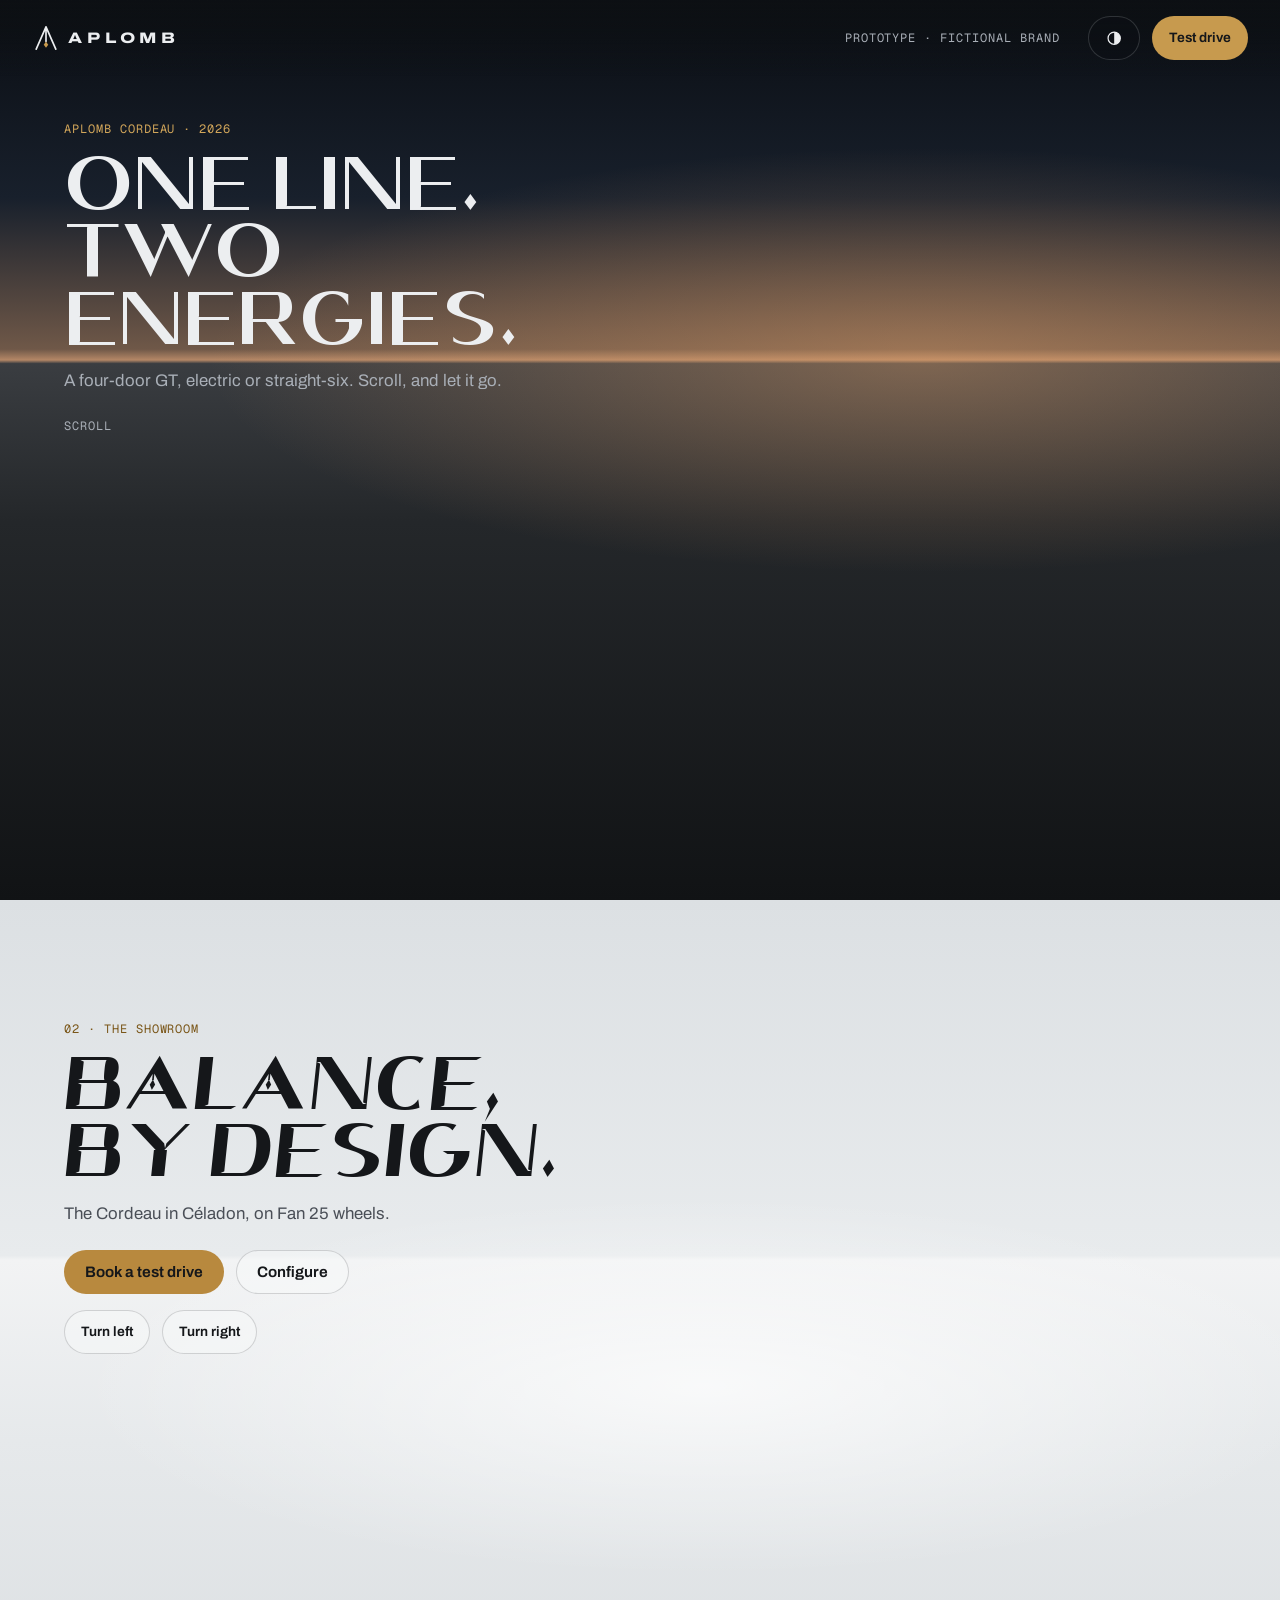
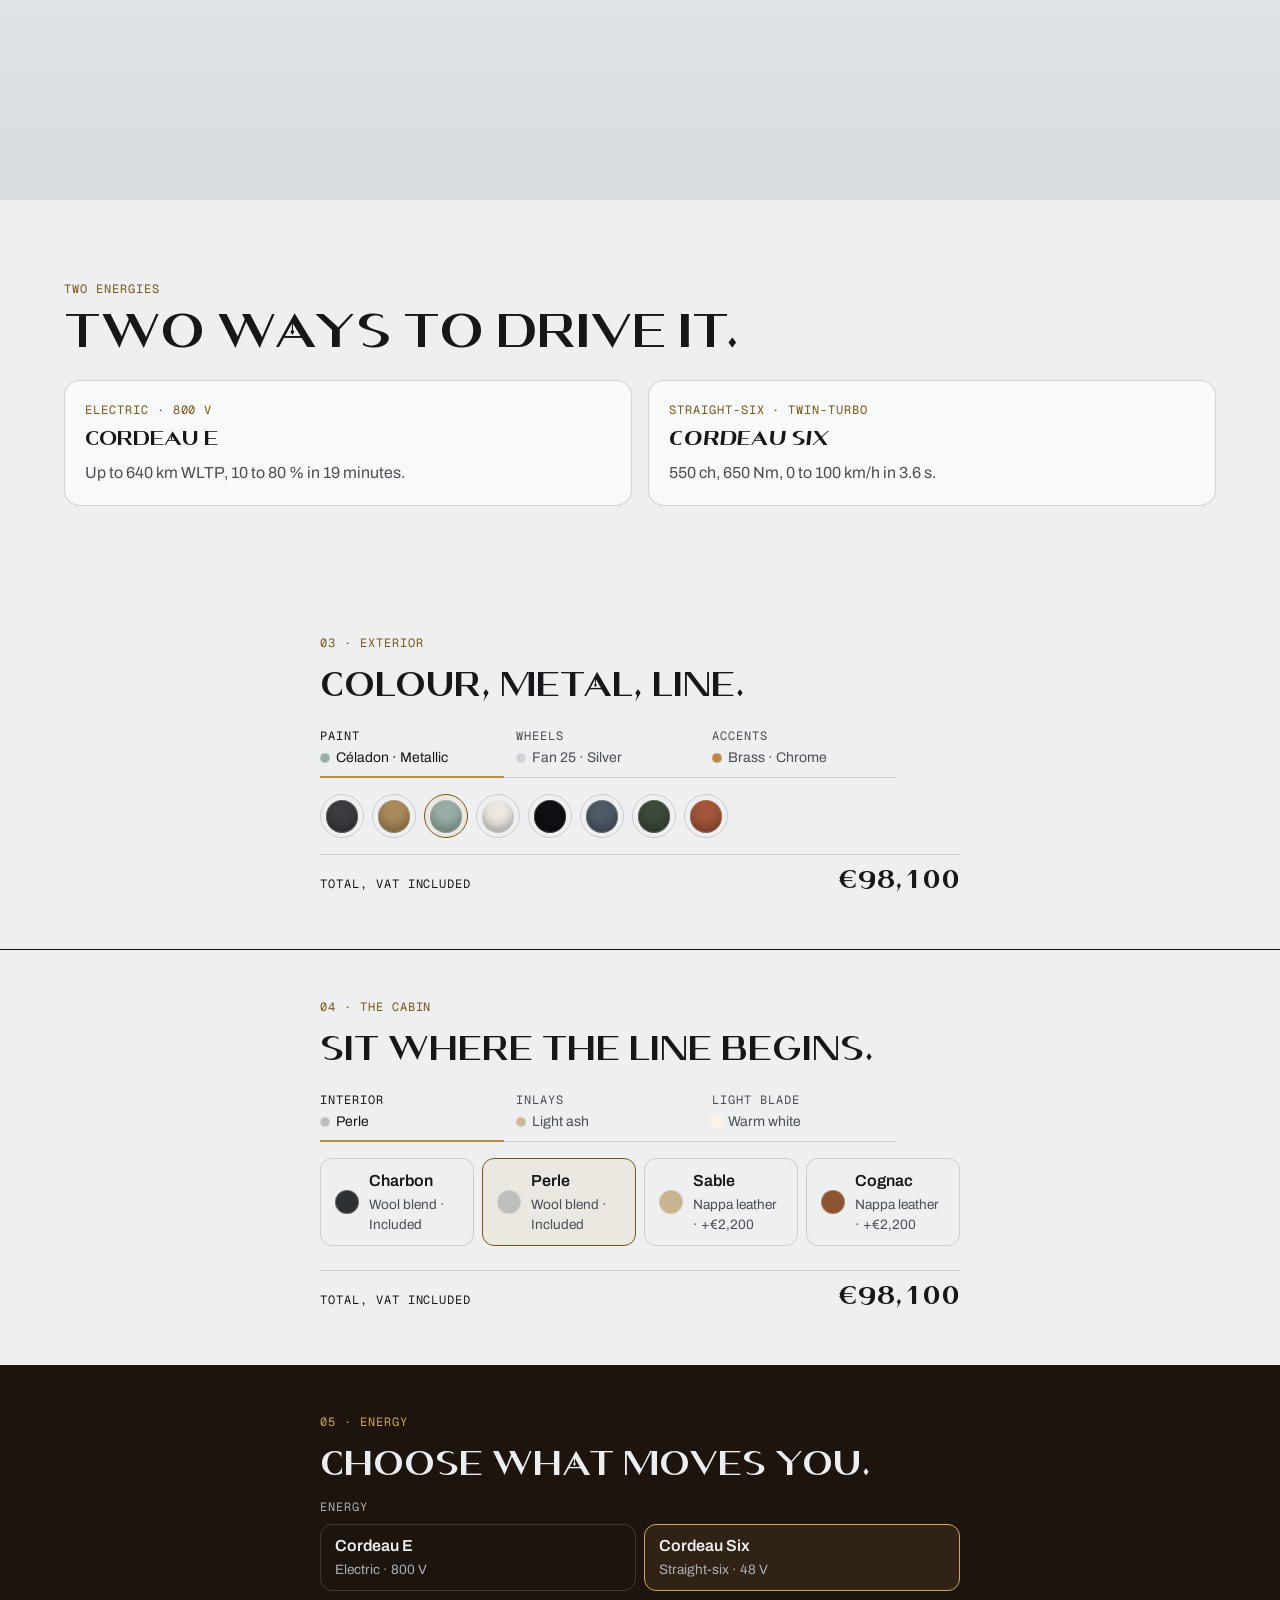
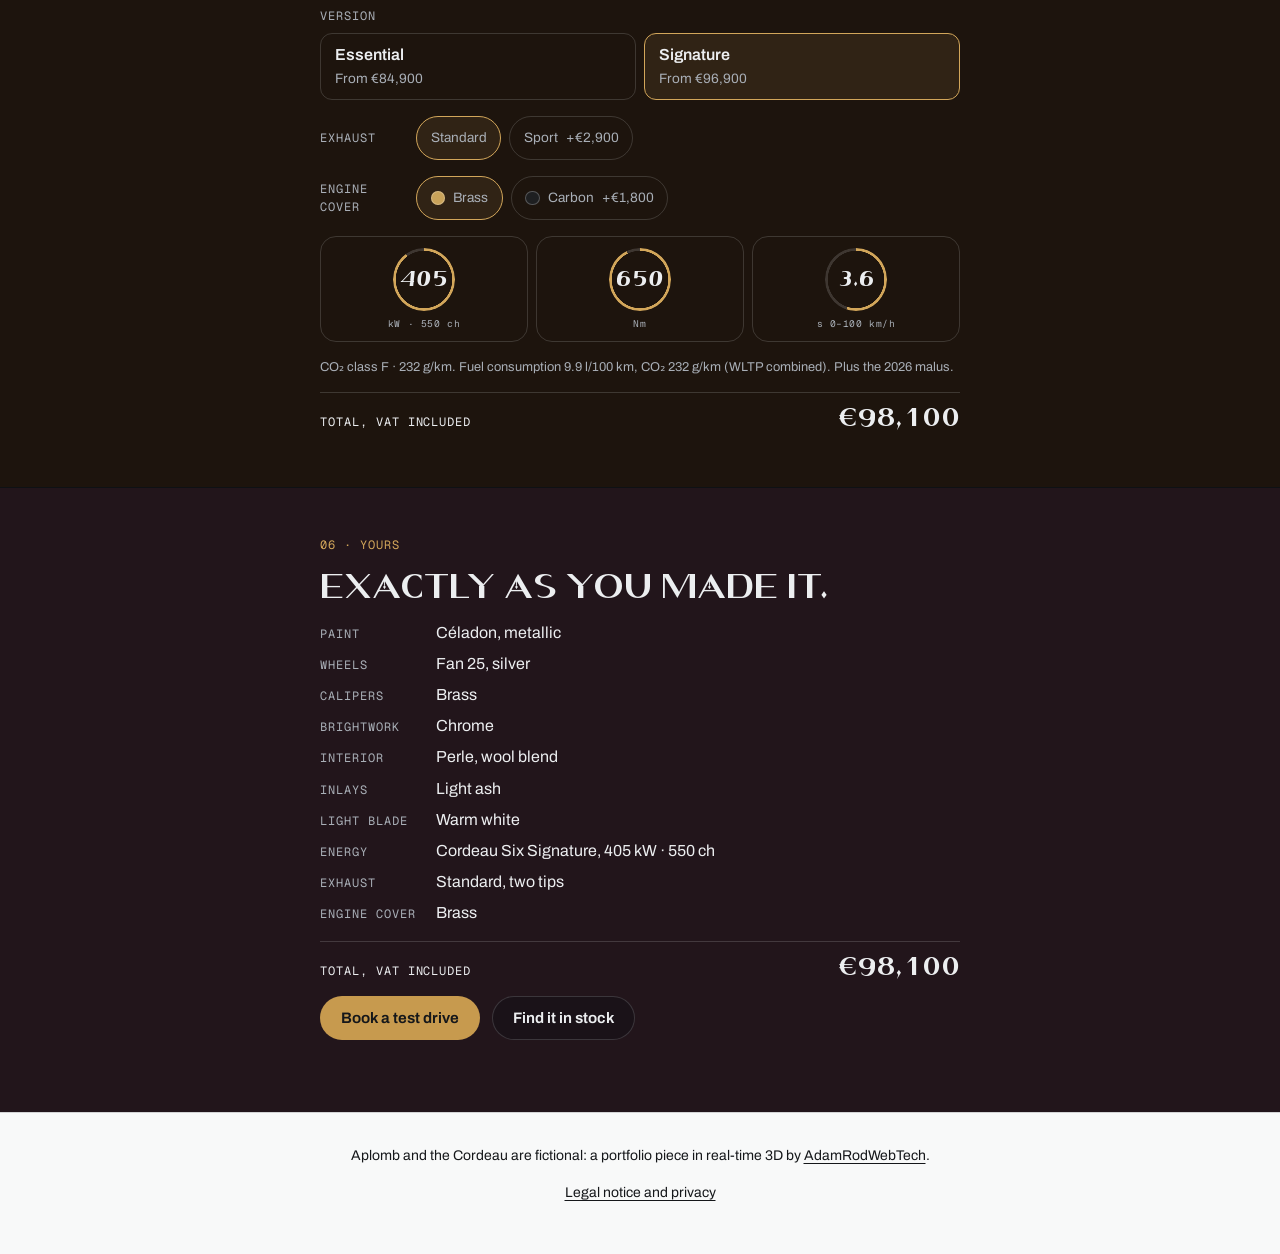
==== commit d5a5408e: "fix: fonts with the first layout, 1.0.1 The fonts were added after the first paint, as Google's styl" ====
--- a/index.html
+++ b/index.html
@@ -2,7 +2,7 @@
 <html lang="en" class="no-js" data-light="dawn">
 <head>
 <meta charset="utf-8">
-<meta http-equiv="Content-Security-Policy" content="default-src 'self'; script-src 'self' 'wasm-unsafe-eval' 'sha256-zofcoT2N0lL1S64Bo9MwDoef35+NFw9NhpndbJpJVhg=' 'sha256-cX/veEmuH2uWSP7Va1pvyTSqvUwcPnz4JYB5wM2YAW0='; style-src 'self' 'unsafe-inline'; img-src 'self' data: blob:; font-src 'self'; connect-src 'self' data: blob:; worker-src 'self' blob:; media-src 'self' blob:; object-src 'none'; base-uri 'self'; form-action 'none'; manifest-src 'self'">
+<meta http-equiv="Content-Security-Policy" content="default-src 'self'; script-src 'self' 'wasm-unsafe-eval' 'sha256-I3IEzG5/6BN/F+O0uIUu7vI5aVVixVx7qmOVgwRPV9s=' 'sha256-cX/veEmuH2uWSP7Va1pvyTSqvUwcPnz4JYB5wM2YAW0='; style-src 'self' 'unsafe-inline'; img-src 'self' data: blob:; font-src 'self'; connect-src 'self' data: blob:; worker-src 'self' blob:; media-src 'self' blob:; object-src 'none'; base-uri 'self'; form-action 'none'; manifest-src 'self'">
 <meta name="viewport" content="width=device-width, initial-scale=1">
 <title>Aplomb Cordeau · One line. Two energies.</title>
 <meta name="description" content="A fictional GT in real-time 3D, electric or straight-six: watch it drift out of the page, then configure its paint, wheels, cabin and energy.">
@@ -48,16 +48,14 @@
       for (const type of signs) removeEventListener(type, moved, true);
     };
     for (const type of signs) addEventListener(type, moved, { passive: true, capture: true });
-    // the body's and the labels' faces come from Google Fonts after that paint too: asked for before,
-    // their stylesheet's connection and files weighed in it (the headline's face is ours, preloaded)
+    // the faces are the site's own since it went live (2026-11-16) and declared in drift.css, so they are
+    // asked for at the first layout (added after the paint, as Google's stylesheet was, they swapped in
+    // late on a real network); the two small ones are preloaded, Archivo (88 KB) is not: it would race
+    // the poster, the first screen's largest paint
     let started = false;
     const start = () => {
       if (started) return;
       started = true;
-      const fonts = document.createElement('link');
-      fonts.rel = 'stylesheet';
-      fonts.href = './fonts/web-fonts.css';
-      document.head.append(fonts);
       import('./js/main.js');
     };
     if (document.visibilityState === 'hidden' || typeof PerformanceObserver !== 'function') {
@@ -72,6 +70,7 @@
 </script>
 <!-- the headline's face is ours and self-hosted: 6 KB, asked for with the first paint -->
 <link rel="preload" href="./fonts/AplombEstoc-VF.woff2" as="font" type="font/woff2" crossorigin>
+<link rel="preload" href="./fonts/geist-mono/geist-mono-latin-wght-normal.woff2" as="font" type="font/woff2" crossorigin>
 <link rel="stylesheet" href="drift.css">
 <script type="importmap">
 { "imports": {
--- a/drift.css
+++ b/drift.css
@@ -67,6 +67,25 @@
   src: url('./fonts/AplombEstoc-VF.woff2') format('woff2');
   font-display: swap;
 }
+/* the body's and the labels' faces, served with the site (2026-11-16, nothing from another site):
+   Archivo (Omnibus-Type) and Geist Mono (Vercel), SIL Open Font License 1.1, latin, variable */
+@font-face {
+  font-family: 'Archivo';
+  font-style: normal;
+  font-weight: 300 900;
+  font-stretch: 62% 125%;
+  font-display: swap;
+  src: url('./fonts/archivo/archivo-latin-wdth-wght.woff2') format('woff2');
+  unicode-range: U+0000-00FF, U+0131, U+0152-0153, U+02BB-02BC, U+02C6, U+02DA, U+02DC, U+0304, U+0308, U+0329, U+2000-206F, U+20AC, U+2122, U+2191, U+2193, U+2212, U+2215, U+FEFF, U+FFFD;
+}
+@font-face {
+  font-family: 'Geist Mono';
+  font-style: normal;
+  font-weight: 100 900;
+  font-display: swap;
+  src: url('./fonts/geist-mono/geist-mono-latin-wght-normal.woff2') format('woff2');
+  unicode-range: U+0000-00FF, U+0131, U+0152-0153, U+02BB-02BC, U+02C6, U+02DA, U+02DC, U+0304, U+0308, U+0329, U+2000-206F, U+20AC, U+2122, U+2191, U+2193, U+2212, U+2215, U+FEFF, U+FFFD;
+}
 /* the same face at TENS 100 for the words the tyres write: a canvas cannot set a font's axes */
 @font-face {
   font-family: 'Aplomb Estoc Fierce';
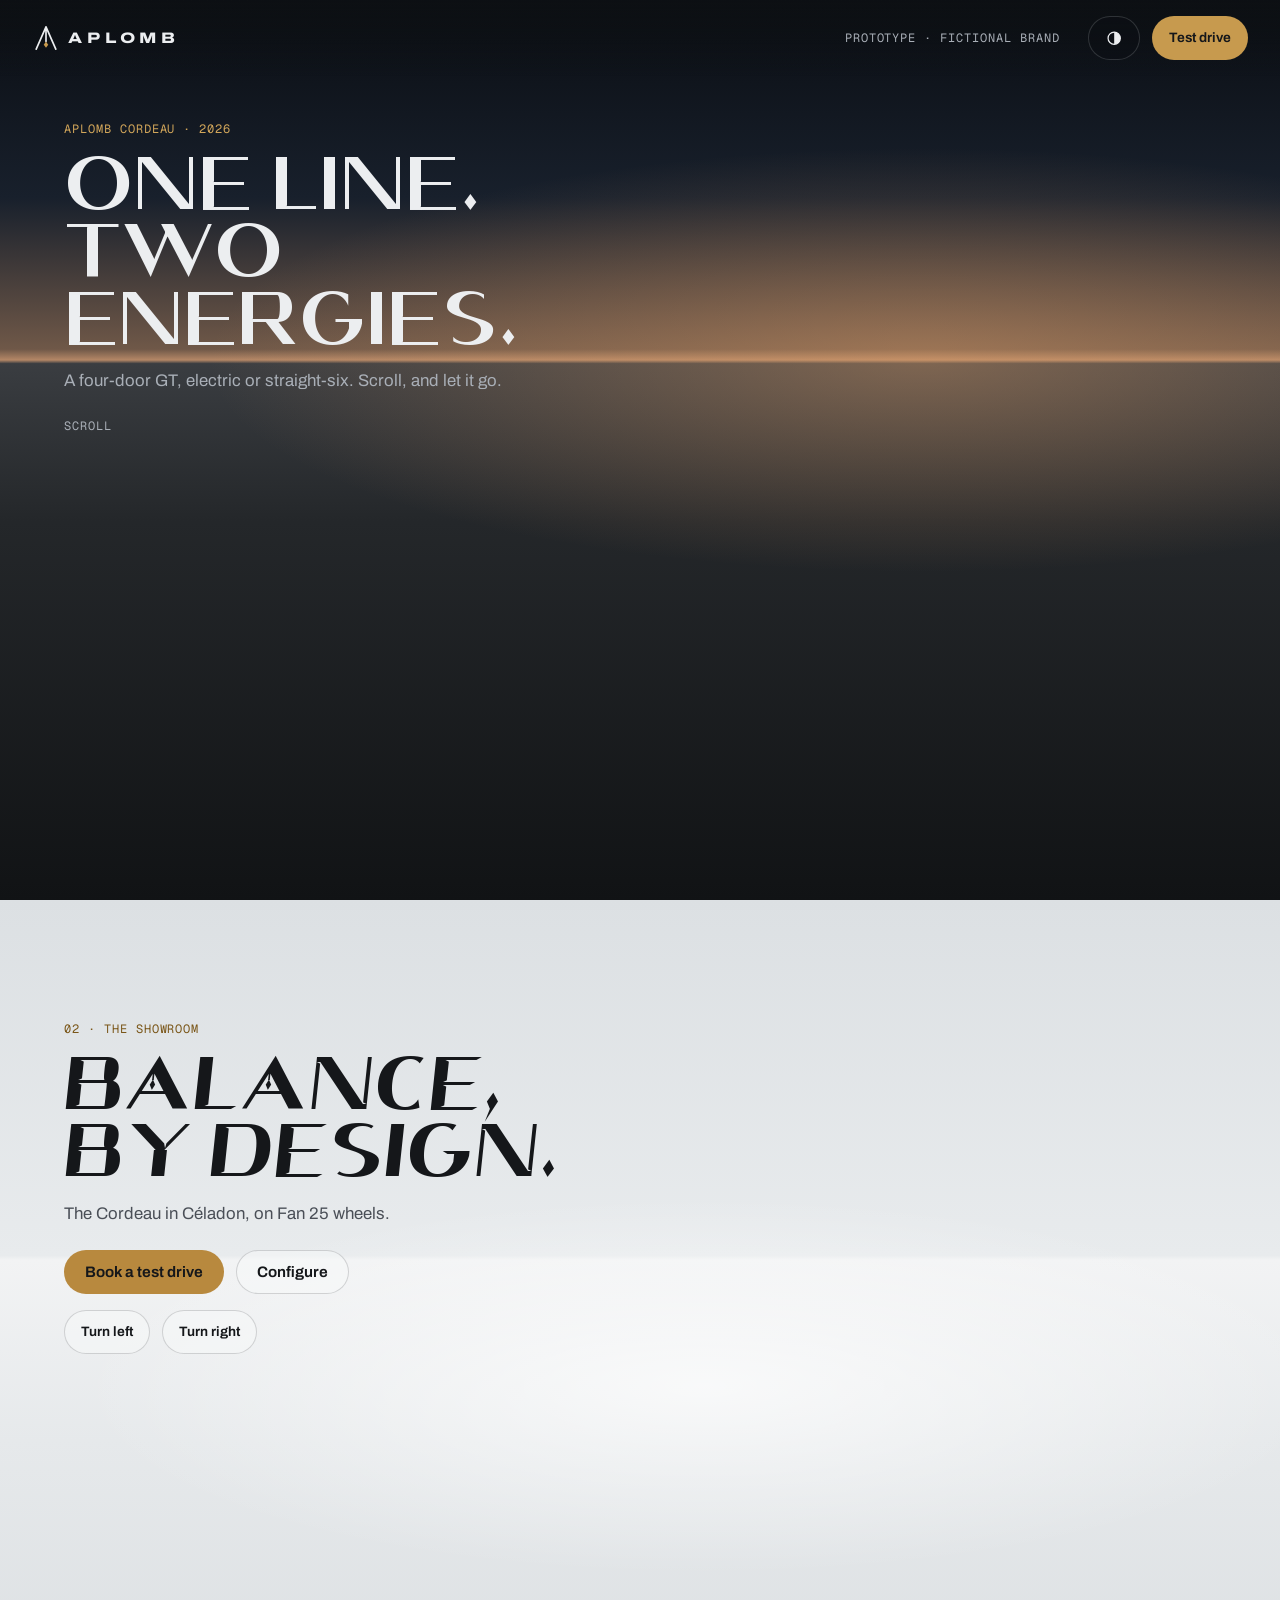
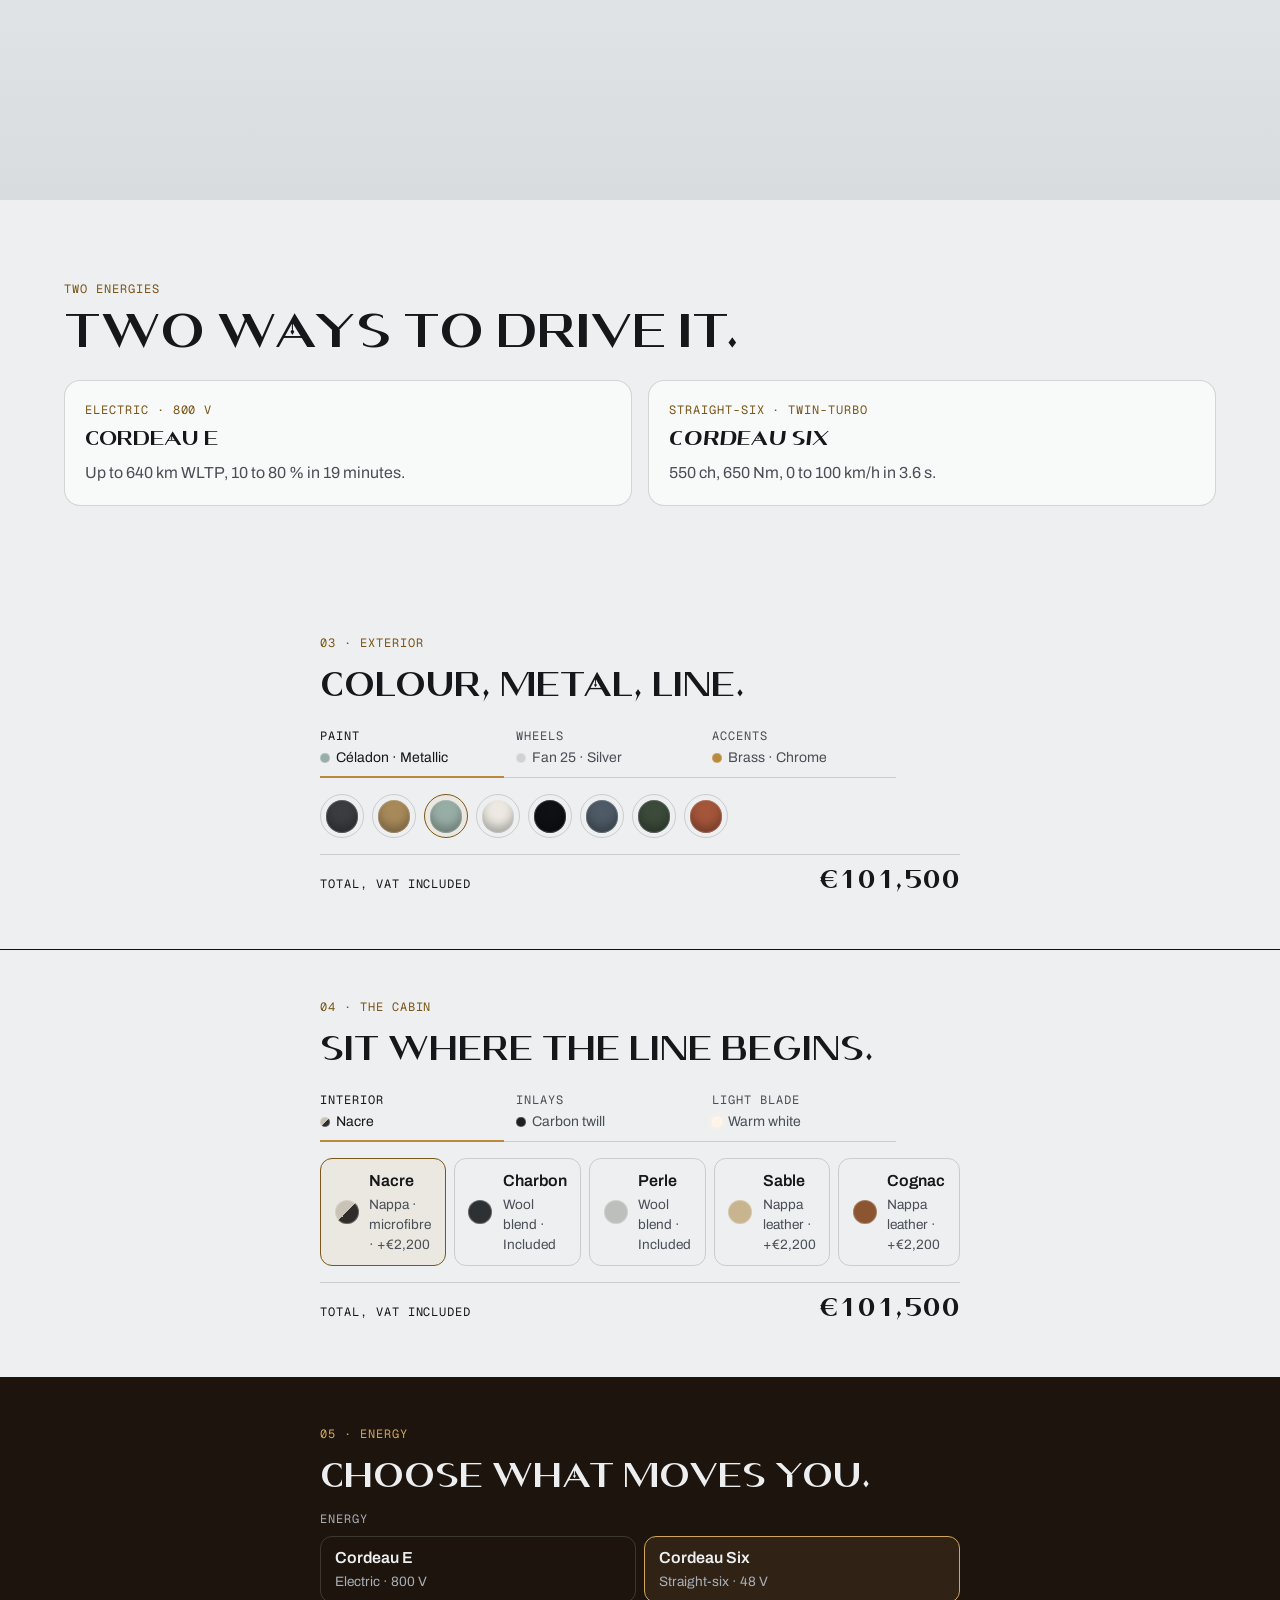
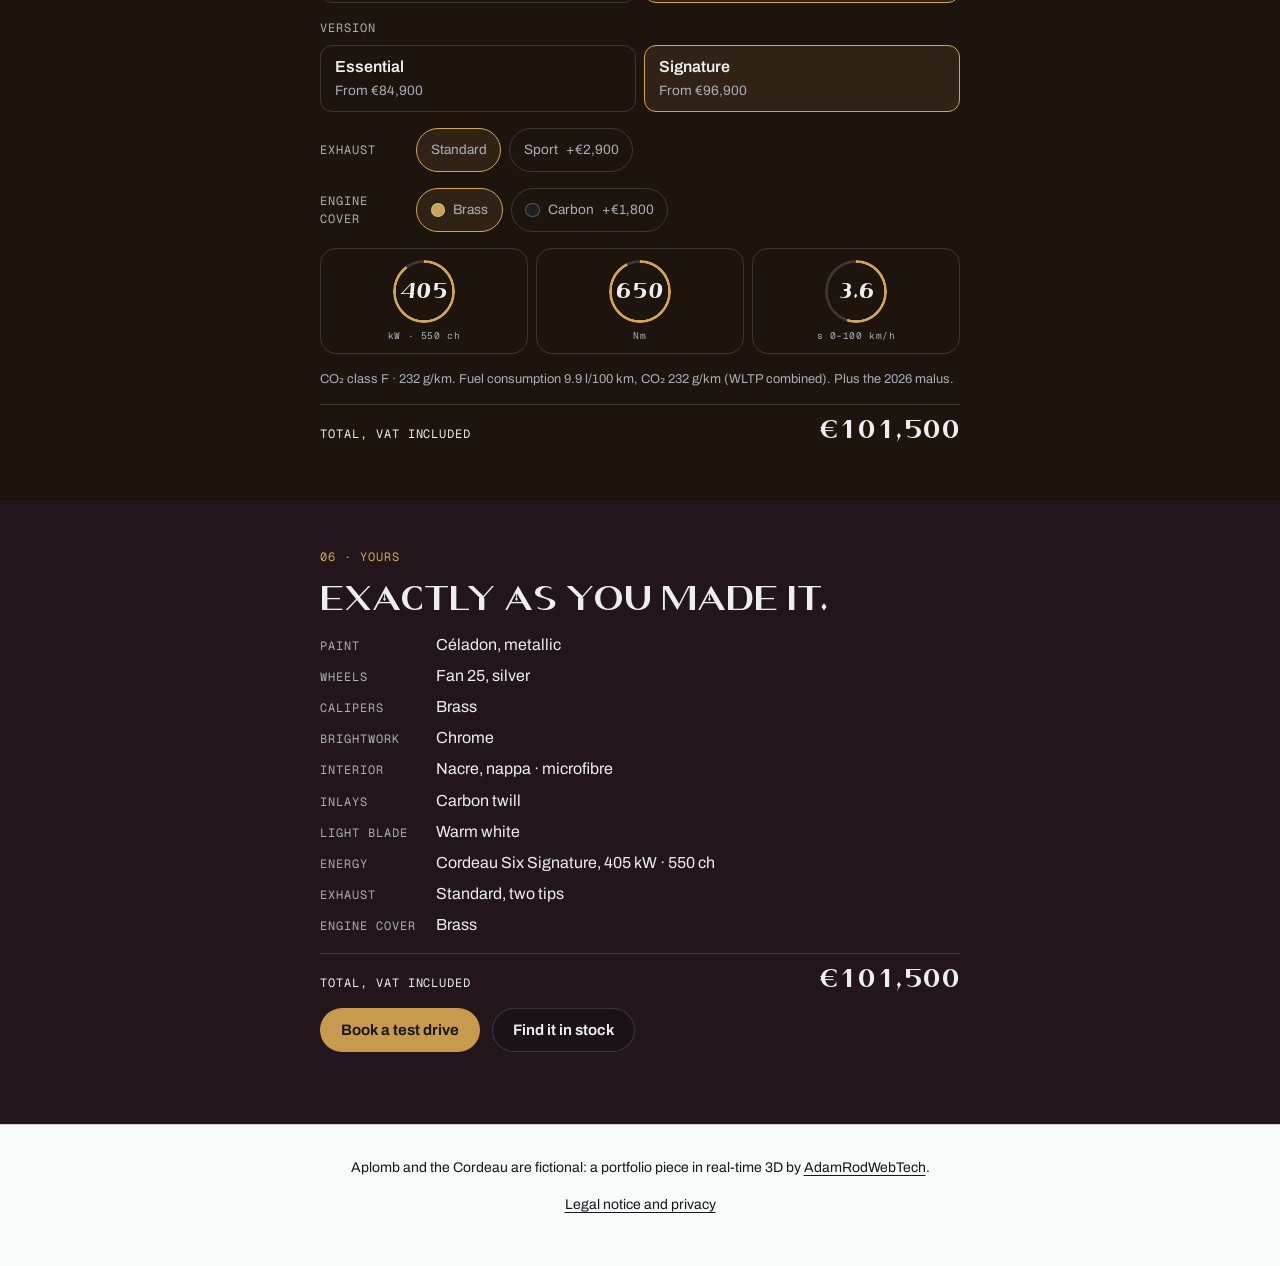
==== commit d596986c: "feat: the story waits for its car, 1.3.0 On a first visit the 3D scene boots at the visitor's first " ====
--- a/index.html
+++ b/index.html
@@ -174,6 +174,15 @@
     </div>
   </section>
 
+  <!-- the story gate (the user's request of 2026-11-17): a visitor who scrolls before the car is live
+       waits at the top, the boot's progress at the foot of the screen (js/design/StoryGate.js); never
+       shown without the scene, nor before a try to scroll -->
+  <div class="gate" data-gate data-label-files="Preparing the drive" data-label-engine="Starting the engine" data-label-ready="Ready">
+    <p class="gate-head mono"><span id="gate-caption" data-gate-caption role="status"></span><span class="gate-percent" data-gate-percent aria-hidden="true"></span></p>
+    <div class="gate-track" data-gate-bar role="progressbar" aria-label="Loading the 3D car" aria-valuemin="0" aria-valuemax="100" aria-valuenow="0"><span class="gate-line"></span></div>
+    <button class="gate-skip" type="button" data-gate-skip>View without 3D</button>
+  </div>
+
 </main>
 
 <!-- poster: the scene's first frame, written by tools/bake-posters.mjs -->
@@ -293,9 +302,9 @@
 <!-- the exploded engine's notes ("Épure Aplomb", the user's choice of 2026-11-15): true figures, each
      pinned on its part by the scene while the parts are apart; only the configured powertrain's -->
 <ul class="engine-notes" data-engine-notes aria-label="The engine, apart" aria-hidden="true">
-  <li class="engine-note" data-part="MDL_engine_camshafts" data-energy="six" data-priority="2"><span><b>Two camshafts</b> on a chain</span></li>
+  <li class="engine-note" data-part="MDL_engine_camshaft_intake" data-energy="six" data-priority="2"><span><b>Two camshafts</b> on a chain</span></li>
   <li class="engine-note" data-part="MDL_engine_turbo_F_turbine" data-energy="six" data-priority="1"><span><b>Two turbos</b> one per three cylinders</span></li>
-  <li class="engine-note" data-part="MDL_engine_pistons" data-energy="six" data-priority="1"><span><b>84 × 90 mm</b> 2,993 cm³</span></li>
+  <li class="engine-note" data-part="MDL_engine_piston_3" data-energy="six" data-priority="1"><span><b>84 × 90 mm</b> 2,993 cm³</span></li>
   <li class="engine-note" data-part="MDL_engine_crankshaft" data-energy="six" data-priority="1"><span><b>Forged crank</b> seven main bearings</span></li>
   <li class="engine-note" data-part="MDL_engine_starter_generator" data-energy="six" data-priority="2"><span><b>48 V</b> starter-generator</span></li>
   <li class="engine-note" data-part="MDL_motor_front" data-energy="e" data-version="Signature" data-priority="1"><span><b>Front motor</b> 150 kW</span></li>
--- a/drift.css
+++ b/drift.css
@@ -118,7 +118,7 @@
    selected, nor open a phone's long-press menu; the paragraphs, the notes, the summary and the legal
    line stay selectable, with a brass tint that keeps the text's own colour. */
 :where(h1, h2, h3, label, legend, button, summary, .btn, .kicker, .mono, .headline, .lede, .masthead,
-  .plumb, .cfg-tabs, .cfg-total, .engine-notes, .water-caption, .turntable) {
+  .plumb, .cfg-tabs, .cfg-total, .engine-notes, .water-caption, .turntable, .gate) {
   -webkit-user-select: none; user-select: none; -webkit-touch-callout: none;
 }
 ::selection { background: color-mix(in srgb, var(--brass-fill) 32%, transparent); }
@@ -367,6 +367,55 @@
   .has-scene .stage { --horizon: 46.56%; --horizon-y: 0.4656; }
 }
 /* poster:end */
+
+/* ---------- the story gate (the user's request of 2026-11-17) ----------
+   A visitor who scrolls before the car is live waits at the top: the page stops scrolling, the
+   hero's cue fades, and the boot's progress shows at the foot of the screen, on the empty road and
+   in line with the copy, with a way out to the page without 3D. Never shown without the scene, nor
+   to a visitor who has not tried to scroll (Lighthouse never does). Its gutter kept, the page does not
+   shift sideways when its scrollbar goes. */
+.gate { display: none; }
+.has-scene .gate {
+  display: grid; gap: 0.55rem; position: fixed; z-index: 35;
+  left: var(--copy-x); bottom: calc(clamp(1.25rem, 5svh, 2.5rem) + env(safe-area-inset-bottom));
+  width: min(19rem, 100% - 2 * var(--copy-x));
+  visibility: hidden; opacity: 0; translate: 0 0.35rem;
+  transition: opacity 0.45s ease, translate 0.45s ease, visibility 0s linear 0.45s;
+}
+.has-scene.story-held .gate {
+  visibility: visible; opacity: 1; translate: 0 0;
+  transition: opacity 0.3s ease, translate 0.3s ease, visibility 0s;
+}
+html.has-scene { scrollbar-gutter: stable; }
+html.story-held { overflow: hidden; }
+.cue { transition: opacity 0.3s ease; }
+.story-held .cue { opacity: 0; }
+.gate-head { display: flex; justify-content: space-between; align-items: baseline; gap: 1rem; margin: 0; color: var(--ink); }
+.gate-percent { color: var(--brass); font-variant-numeric: tabular-nums; }
+.gate-track { height: 2px; border-radius: 1px; background: var(--line); overflow: hidden; }
+.gate-line {
+  display: block; height: 100%; background: var(--brass);
+  transform-origin: 0 50%; transform: scaleX(var(--boot, 0)); transition: transform 0.35s ease-out;
+}
+.gate-skip {
+  justify-self: start; min-height: 2.75rem; margin: -0.35rem 0 -0.75rem; padding: 0;
+  border: 0; background: none; color: var(--ink-2); font: inherit; font-size: 0.9rem;
+  text-decoration: underline; text-decoration-color: var(--line); text-underline-offset: 0.25em;
+}
+.gate-skip:focus-visible { outline: 2px solid var(--brass); outline-offset: 2px; }
+@media (hover: hover) {
+  .gate-skip:hover { color: var(--ink); text-decoration-color: currentColor; }
+}
+/* a very short screen (a laptop at 400 % zoom, 320 x 256): the gate takes the lede's place while it
+   shows, as it takes the cue's; both come back when the page lets go */
+@media (height < 22rem) {
+  .has-scene .copy--road .lede { transition: opacity 0.3s ease; }
+  .story-held .copy--road .lede { opacity: 0; }
+}
+@media (prefers-reduced-motion: reduce) {
+  .has-scene .gate, .has-scene.story-held .gate { translate: none; }
+  .gate-line { transition: none; }
+}
 .has-scene .turntable {
   display: block; position: absolute; z-index: 25;
   inset: 52% 4% 8% 4%;
@@ -549,7 +598,7 @@
 }
 .cfg-option--energy, .cfg-option--version { grid-template-columns: 1fr; }
 .cfg-option--trim { flex: 1 1 11rem; }
-/* The cabin's tabs share one height (the tallest panel's): the four trims stand in one row, never
+/* The cabin's tabs share one height (the tallest panel's): the five trims stand in one row, never
    two, so the inlays' and the light blade's single rows leave no hole under them */
 .cfg--trims .cfg-cards { flex-wrap: nowrap; }
 /* a narrow panel (the phone's sheet): the trims' cards tighter */
@@ -574,11 +623,14 @@
   .cfg-swatches[data-options='paint'] { gap: 0.25rem; }
   .cfg--trims .cfg-option--trim { width: 9rem; }
 }
-/* a dock wide enough over the scene (a tablet's sheet, a desktop's dock): each trim in two lines,
-   the name, then the cloth and its price */
+/* a dock wide enough over the scene (a tablet's sheet, a desktop's dock): each trim in three short
+   lines, the name, the cloth, then its price, so the five trims fit the dock from 1,024 px on (in two
+   lines they made it 1,050 px wide, and it scrolled sideways under 1,216 px) */
 @container journey-panel (width >= 30rem) {
   .has-scene .cfg--trims .cfg-option--trim { flex: none; width: auto; padding: 0.4rem 0.85rem; }
   .has-scene .cfg--trims .cfg-option--trim > span:last-child { white-space: nowrap; font-size: 0.8rem; }
+  .has-scene .cfg--trims .cfg-option--trim .cfg-sep { display: none; }
+  .has-scene .cfg--trims .cfg-option--trim .cfg-price { display: block; }
 }
 @media (width < 64rem) and (hover: hover) and (pointer: fine) {
   :is(.cfg-swatches[data-options='paint'], .cfg-chips:is([data-options='inlay'], [data-options='blade']), .cfg--trims .cfg-cards, .cfg-tabpanel--pair) { scrollbar-width: thin; padding-block-end: 0.4rem; }
@@ -739,6 +791,11 @@
     box-shadow: 0 1.5rem 3rem -0.75rem rgb(0 0 0 / 0.35);
     transition: opacity 0.3s ease, translate 0.3s ease, visibility 0s;
   }
+  /* The cabin's six inlays in two rows of three: in one row they made the dock 1,050 px wide (the
+     carbon twill, 2026-11-17), where the tabs and the total set 823 px, as the exterior's. Each group
+     sits centred in the band the tallest one sets (the trims' three lines, the inlays' two rows). */
+  .has-scene .journey-panel--dock .cfg-chips[data-options='inlay'] { display: grid; grid-template-columns: repeat(3, auto); justify-content: start; }
+  .has-scene .journey-panel--dock .cfg-tabpanel { align-content: center; }
   /* The dock folds away (the user's request, 2026-11-16: to see the render in full): the button at
      its corner folds both docks, each leaving a pill with its total that unfolds them. A fade and a
      slide; the pill shares the dock's cell, so nothing else moves. Shown, the pill inherits its
